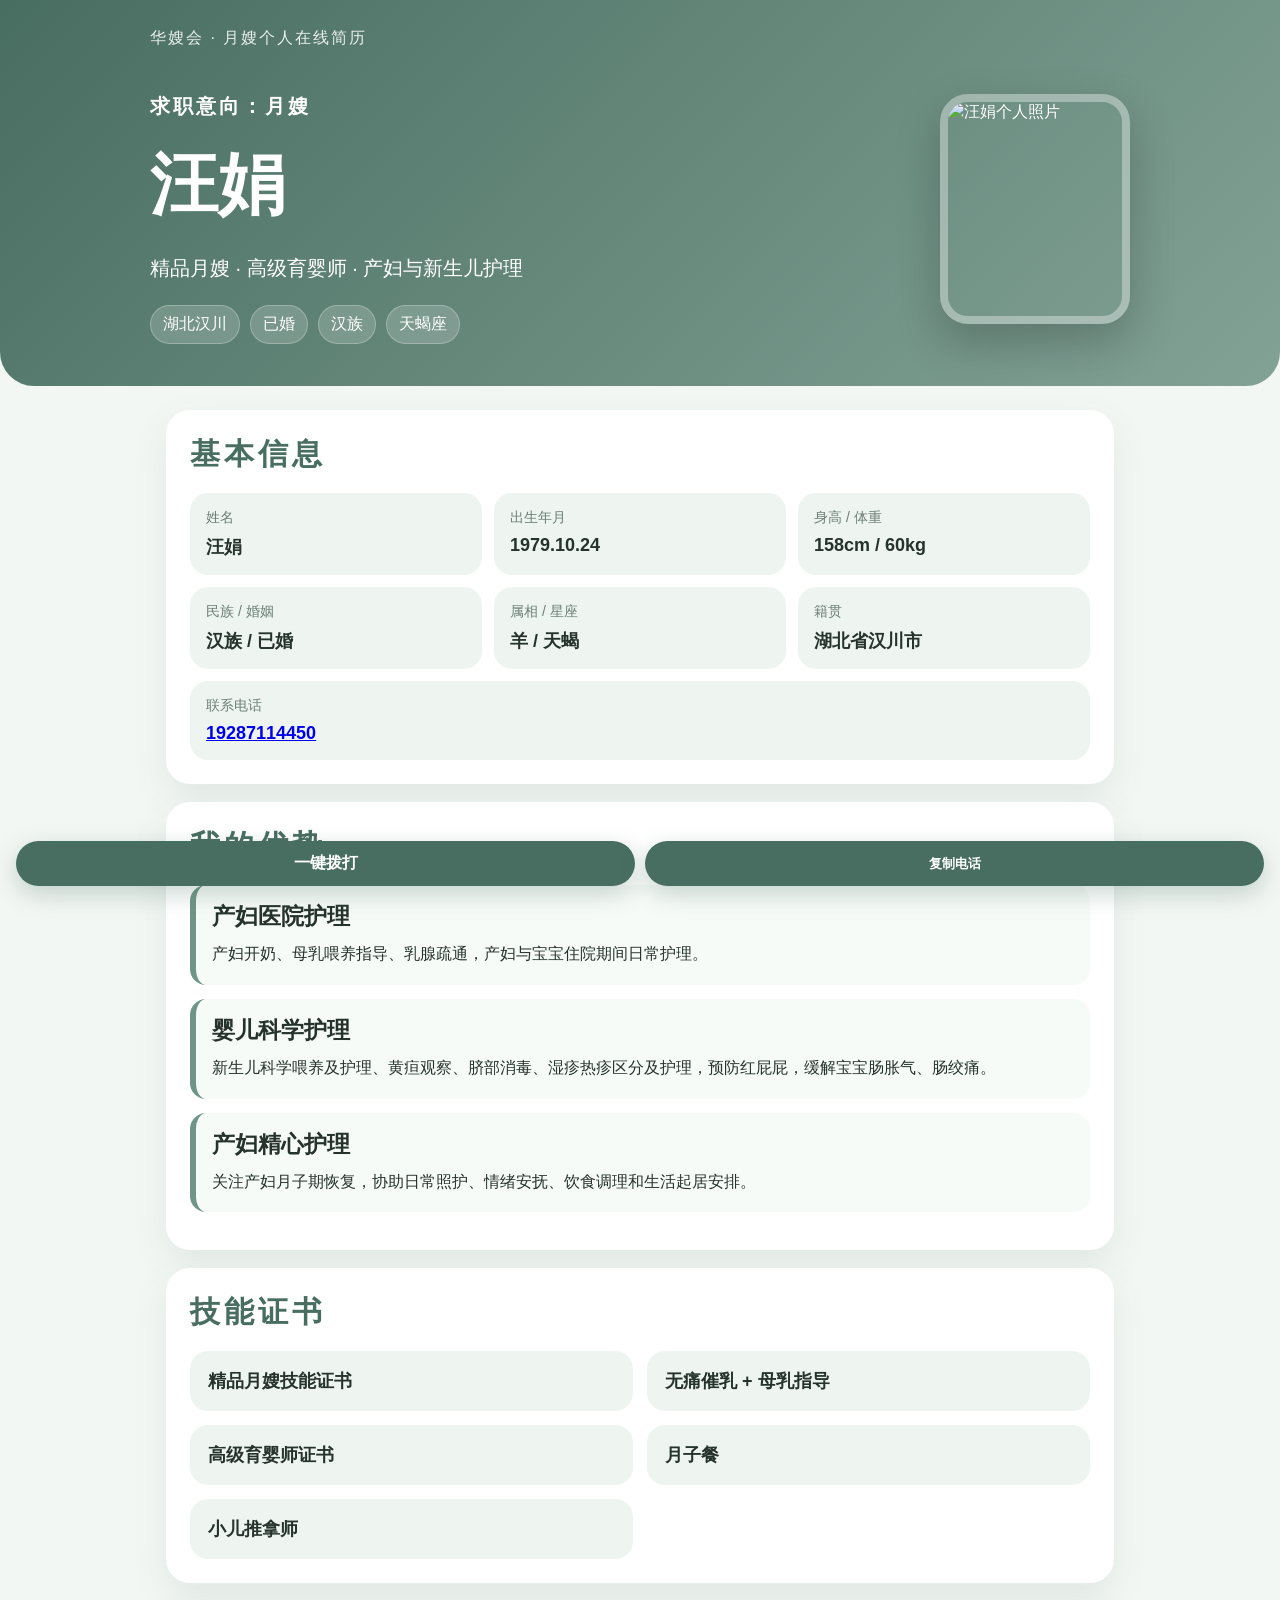
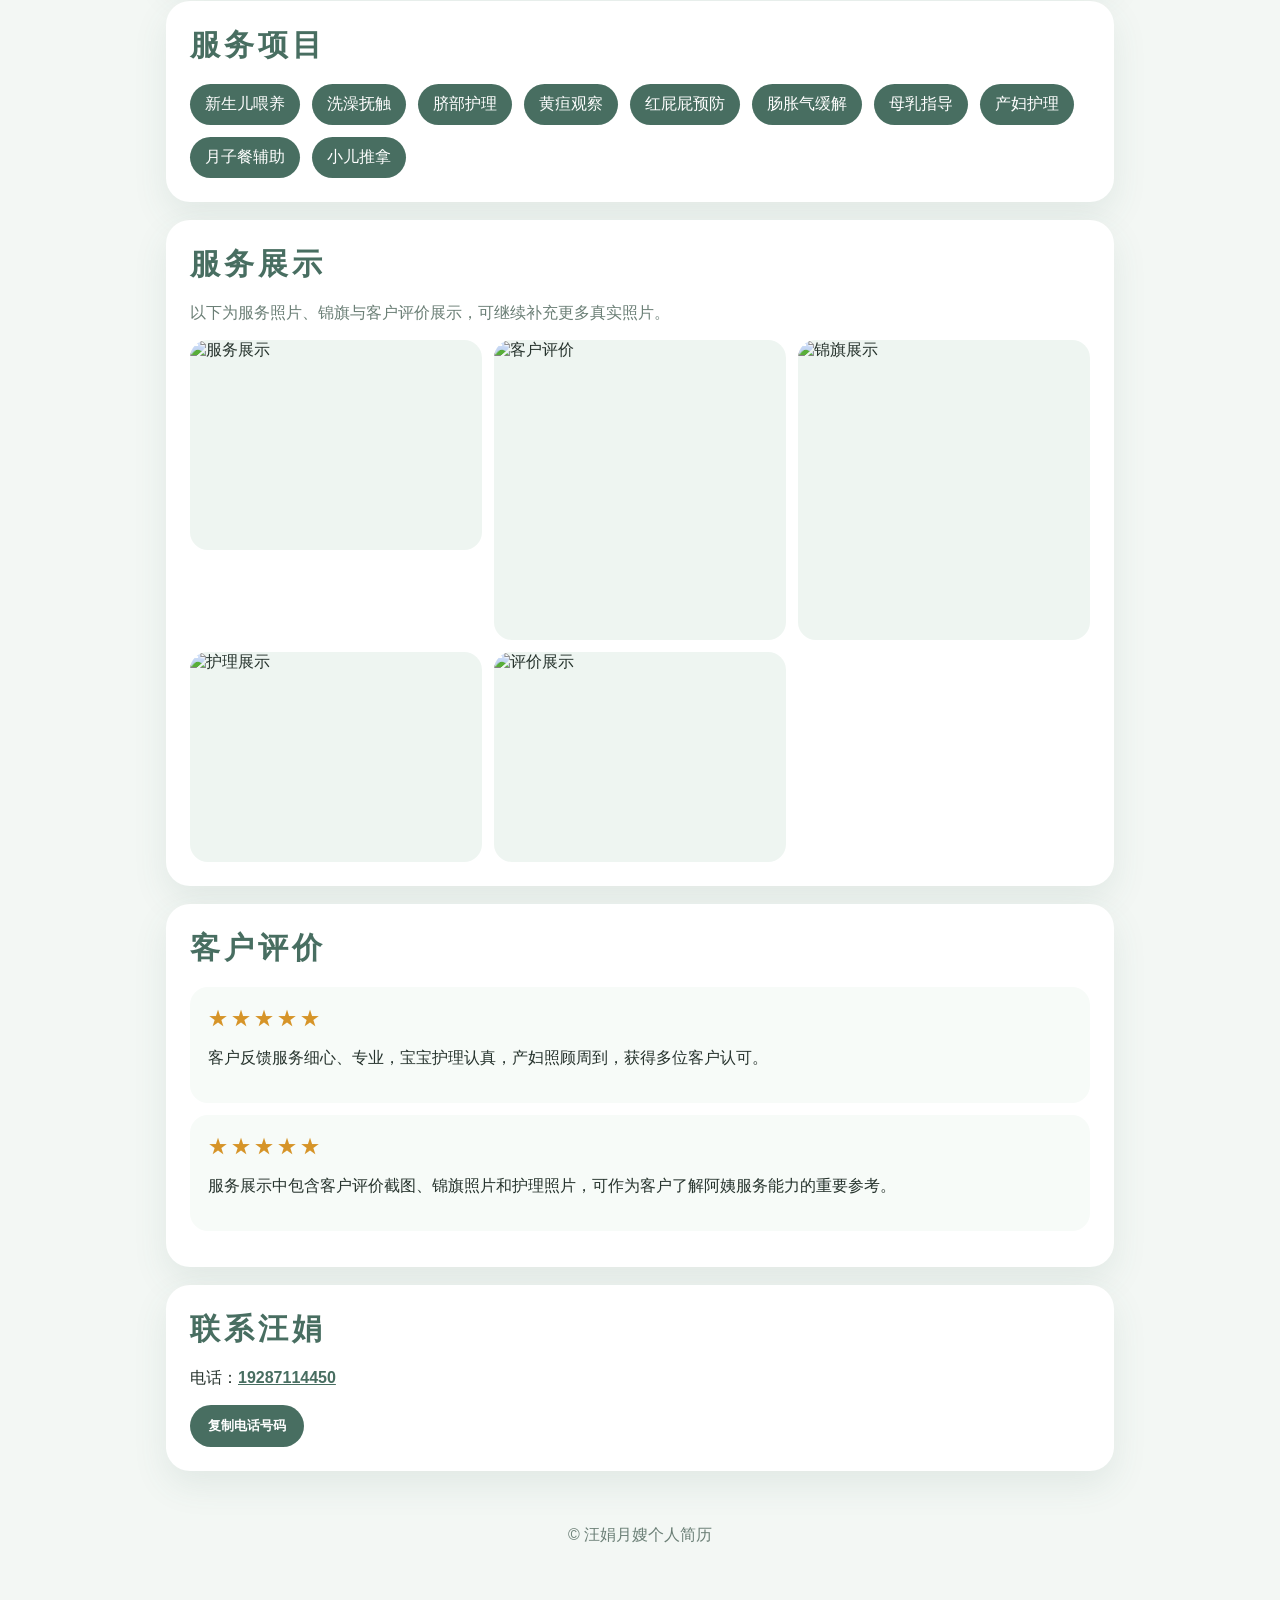
==== index.html @ 9555bf5b "Add files via upload" ====
<!doctype html>
<html lang="zh-CN">
<head>
  <meta charset="utf-8" />
  <meta name="viewport" content="width=device-width,initial-scale=1" />
  <title>汪娟｜高级月嫂个人简历</title>
  <meta name="description" content="汪娟月嫂个人在线简历，展示个人信息、技能证书、服务优势、服务展示和联系方式。" />
  <link rel="stylesheet" href="style.css" />
</head>
<body>
  <div class="float-bar">
    <a href="tel:19287114450">一键拨打</a>
    <button onclick="copyText('19287114450','电话')">复制电话</button>
  </div>

  <header class="hero">
    <div class="topline">华嫂会 · 月嫂个人在线简历</div>
    <div class="hero-inner">
      <div>
        <p class="eyebrow">求职意向：月嫂</p>
        <h1>汪娟</h1>
        <p class="subtitle">精品月嫂 · 高级育婴师 · 产妇与新生儿护理</p>
        <div class="tags">
          <span>湖北汉川</span><span>已婚</span><span>汉族</span><span>天蝎座</span>
        </div>
      </div>
      <img class="portrait" src="assets/work-1.jpg" alt="汪娟个人照片">
    </div>
  </header>

  <main>
    <section class="section summary">
      <h2>基本信息</h2>
      <div class="grid">
        <div class="info"><span>姓名</span><strong>汪娟</strong></div>
        <div class="info"><span>出生年月</span><strong>1979.10.24</strong></div>
        <div class="info"><span>身高 / 体重</span><strong>158cm / 60kg</strong></div>
        <div class="info"><span>民族 / 婚姻</span><strong>汉族 / 已婚</strong></div>
        <div class="info"><span>属相 / 星座</span><strong>羊 / 天蝎</strong></div>
        <div class="info"><span>籍贯</span><strong>湖北省汉川市</strong></div>
        <div class="info wide"><span>联系电话</span><strong><a href="tel:19287114450">19287114450</a></strong></div>
      </div>
    </section>

    <section class="section">
      <h2>我的优势</h2>
      <div class="advantage">
        <h3>产妇医院护理</h3>
        <p>产妇开奶、母乳喂养指导、乳腺疏通，产妇与宝宝住院期间日常护理。</p>
      </div>
      <div class="advantage">
        <h3>婴儿科学护理</h3>
        <p>新生儿科学喂养及护理、黄疸观察、脐部消毒、湿疹热疹区分及护理，预防红屁屁，缓解宝宝肠胀气、肠绞痛。</p>
      </div>
      <div class="advantage">
        <h3>产妇精心护理</h3>
        <p>关注产妇月子期恢复，协助日常照护、情绪安抚、饮食调理和生活起居安排。</p>
      </div>
    </section>

    <section class="section">
      <h2>技能证书</h2>
      <div class="cards">
        <div class="card">精品月嫂技能证书</div>
        <div class="card">无痛催乳 + 母乳指导</div>
        <div class="card">高级育婴师证书</div>
        <div class="card">月子餐</div>
        <div class="card">小儿推拿师</div>
      </div>
    </section>

    <section class="section">
      <h2>服务项目</h2>
      <div class="service-list">
        <span>新生儿喂养</span><span>洗澡抚触</span><span>脐部护理</span><span>黄疸观察</span>
        <span>红屁屁预防</span><span>肠胀气缓解</span><span>母乳指导</span><span>产妇护理</span>
        <span>月子餐辅助</span><span>小儿推拿</span>
      </div>
    </section>

    <section class="section">
      <h2>服务展示</h2>
      <p class="muted">以下为服务照片、锦旗与客户评价展示，可继续补充更多真实照片。</p>
      <div class="gallery">
        <img src="assets/work-2.jpg" alt="服务展示">
        <img src="assets/work-3.jpg" alt="客户评价">
        <img src="assets/work-4.jpg" alt="锦旗展示">
        <img src="assets/work-5.jpg" alt="护理展示">
        <img src="assets/work-6.jpg" alt="评价展示">
      </div>
    </section>

    <section class="section reviews">
      <h2>客户评价</h2>
      <div class="review">
        <div class="stars">★★★★★</div>
        <p>客户反馈服务细心、专业，宝宝护理认真，产妇照顾周到，获得多位客户认可。</p>
      </div>
      <div class="review">
        <div class="stars">★★★★★</div>
        <p>服务展示中包含客户评价截图、锦旗照片和护理照片，可作为客户了解阿姨服务能力的重要参考。</p>
      </div>
    </section>

    <section class="section contact">
      <h2>联系汪娟</h2>
      <p>电话：<a href="tel:19287114450">19287114450</a></p>
      <button onclick="copyText('19287114450','电话')">复制电话号码</button>
    </section>
  </main>

  <footer>© 汪娟月嫂个人简历</footer>
  <script src="script.js"></script>
</body>
</html>
---- style.css ----
*{box-sizing:border-box}body{margin:0;font-family:-apple-system,BlinkMacSystemFont,"PingFang SC","Microsoft YaHei",Arial,sans-serif;background:#f3f7f4;color:#26332d}.hero{background:linear-gradient(135deg,#486e61,#83a296);color:#fff;padding:28px 18px 42px;border-radius:0 0 34px 34px}.topline{max-width:980px;margin:auto;opacity:.88;letter-spacing:2px}.hero-inner{max-width:980px;margin:24px auto 0;display:flex;align-items:center;justify-content:space-between;gap:24px}.eyebrow{font-size:20px;font-weight:700;letter-spacing:3px}.hero h1{font-size:68px;margin:8px 0}.subtitle{font-size:20px;line-height:1.7}.tags{display:flex;flex-wrap:wrap;gap:10px;margin-top:18px}.tags span{background:rgba(255,255,255,.18);border:1px solid rgba(255,255,255,.25);padding:8px 12px;border-radius:999px}.portrait{width:190px;height:230px;object-fit:cover;border-radius:28px;border:8px solid rgba(255,255,255,.35);box-shadow:0 18px 45px rgba(0,0,0,.22)}main{max-width:980px;margin:24px auto;padding:0 16px}.section{background:#fff;border-radius:24px;padding:24px;margin:18px 0;box-shadow:0 14px 35px rgba(72,110,97,.10)}h2{margin:0 0 18px;color:#486e61;font-size:30px;letter-spacing:4px}.grid{display:grid;grid-template-columns:repeat(3,1fr);gap:12px}.info{background:#eef5f1;border-radius:18px;padding:16px}.info span{display:block;color:#6b7f76;font-size:14px}.info strong{display:block;margin-top:8px;font-size:18px}.wide{grid-column:span 3}.advantage{border-left:6px solid #6f9588;background:#f7fbf8;border-radius:16px;padding:16px;margin:14px 0}.advantage h3{margin:0 0 8px;font-size:23px}.advantage p{margin:0;line-height:1.8}.cards{display:grid;grid-template-columns:repeat(2,1fr);gap:14px}.card{background:#eef5f1;border-radius:18px;padding:18px;font-size:18px;font-weight:800}.service-list{display:flex;flex-wrap:wrap;gap:12px}.service-list span{background:#486e61;color:#fff;border-radius:999px;padding:10px 15px}.muted{color:#6b7f76}.gallery{display:grid;grid-template-columns:repeat(3,1fr);gap:12px}.gallery img{width:100%;height:210px;object-fit:cover;border-radius:18px;background:#eef5f1;cursor:pointer}.gallery img:nth-child(2),.gallery img:nth-child(3){height:300px}.review{background:#f7fbf8;border-radius:18px;padding:18px;margin:12px 0}.stars{color:#d69428;letter-spacing:3px;font-size:20px}.contact a{color:#486e61;font-weight:900}.contact button,.float-bar button,.float-bar a{border:0;border-radius:999px;background:#486e61;color:#fff;padding:12px 18px;text-decoration:none;font-weight:800}.float-bar{position:fixed;left:16px;right:16px;bottom:14px;display:flex;gap:10px;z-index:9}.float-bar a,.float-bar button{flex:1;text-align:center;box-shadow:0 8px 24px rgba(72,110,97,.28)}footer{text-align:center;color:#6b7f76;padding:30px 0 90px}.poster-body{min-height:100vh;background:#496f62;display:grid;place-items:center}.poster{width:min(430px,94vw);background:linear-gradient(160deg,#446b5f,#86a79a);color:#fff;border-radius:30px;padding:26px;box-shadow:0 30px 90px rgba(0,0,0,.25)}.poster-logo{font-size:30px;letter-spacing:8px}.poster h1{font-size:54px;margin:30px 0 24px}.poster-card{background:#edf5f1;color:#26332d;border-radius:24px;padding:18px}.poster-card img{width:112px;height:112px;object-fit:cover;border-radius:50%;display:block;margin:-58px 0 8px auto;border:8px solid #6f9588}.poster-card li{font-size:18px;margin:13px 0}.poster-bottom{display:flex;align-items:center;justify-content:space-between;gap:16px;margin-top:24px}.scan-text{font-size:31px;font-weight:900;line-height:1.35;text-shadow:0 4px 0 rgba(0,0,0,.16)}.poster-bottom img{width:145px;background:#fff;border-radius:12px;padding:8px}@media(max-width:720px){.hero-inner{display:block}.portrait{margin-top:18px;width:150px;height:185px}.hero h1{font-size:52px}.grid,.cards,.gallery{grid-template-columns:1fr}.wide{grid-column:span 1}.gallery img,.gallery img:nth-child(2),.gallery img:nth-child(3){height:auto}.poster h1{font-size:46px}.scan-text{font-size:26px}}
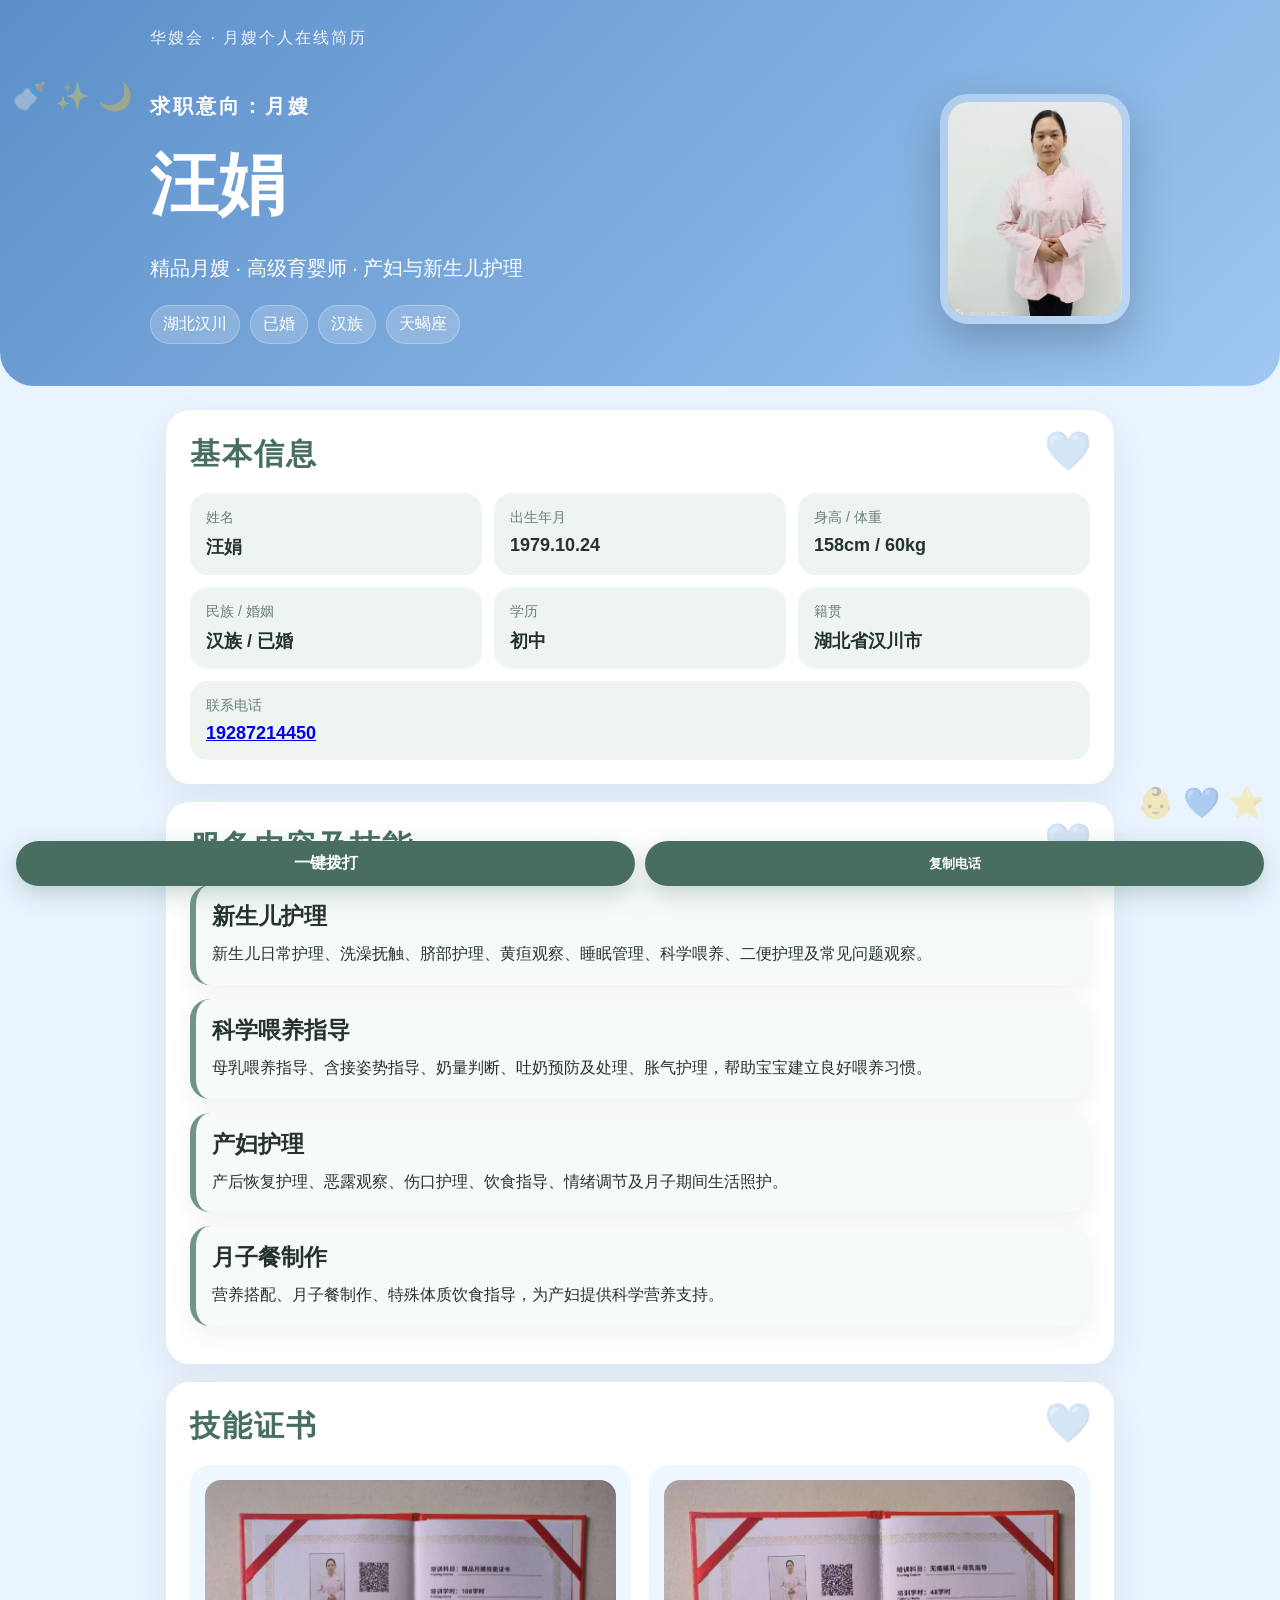
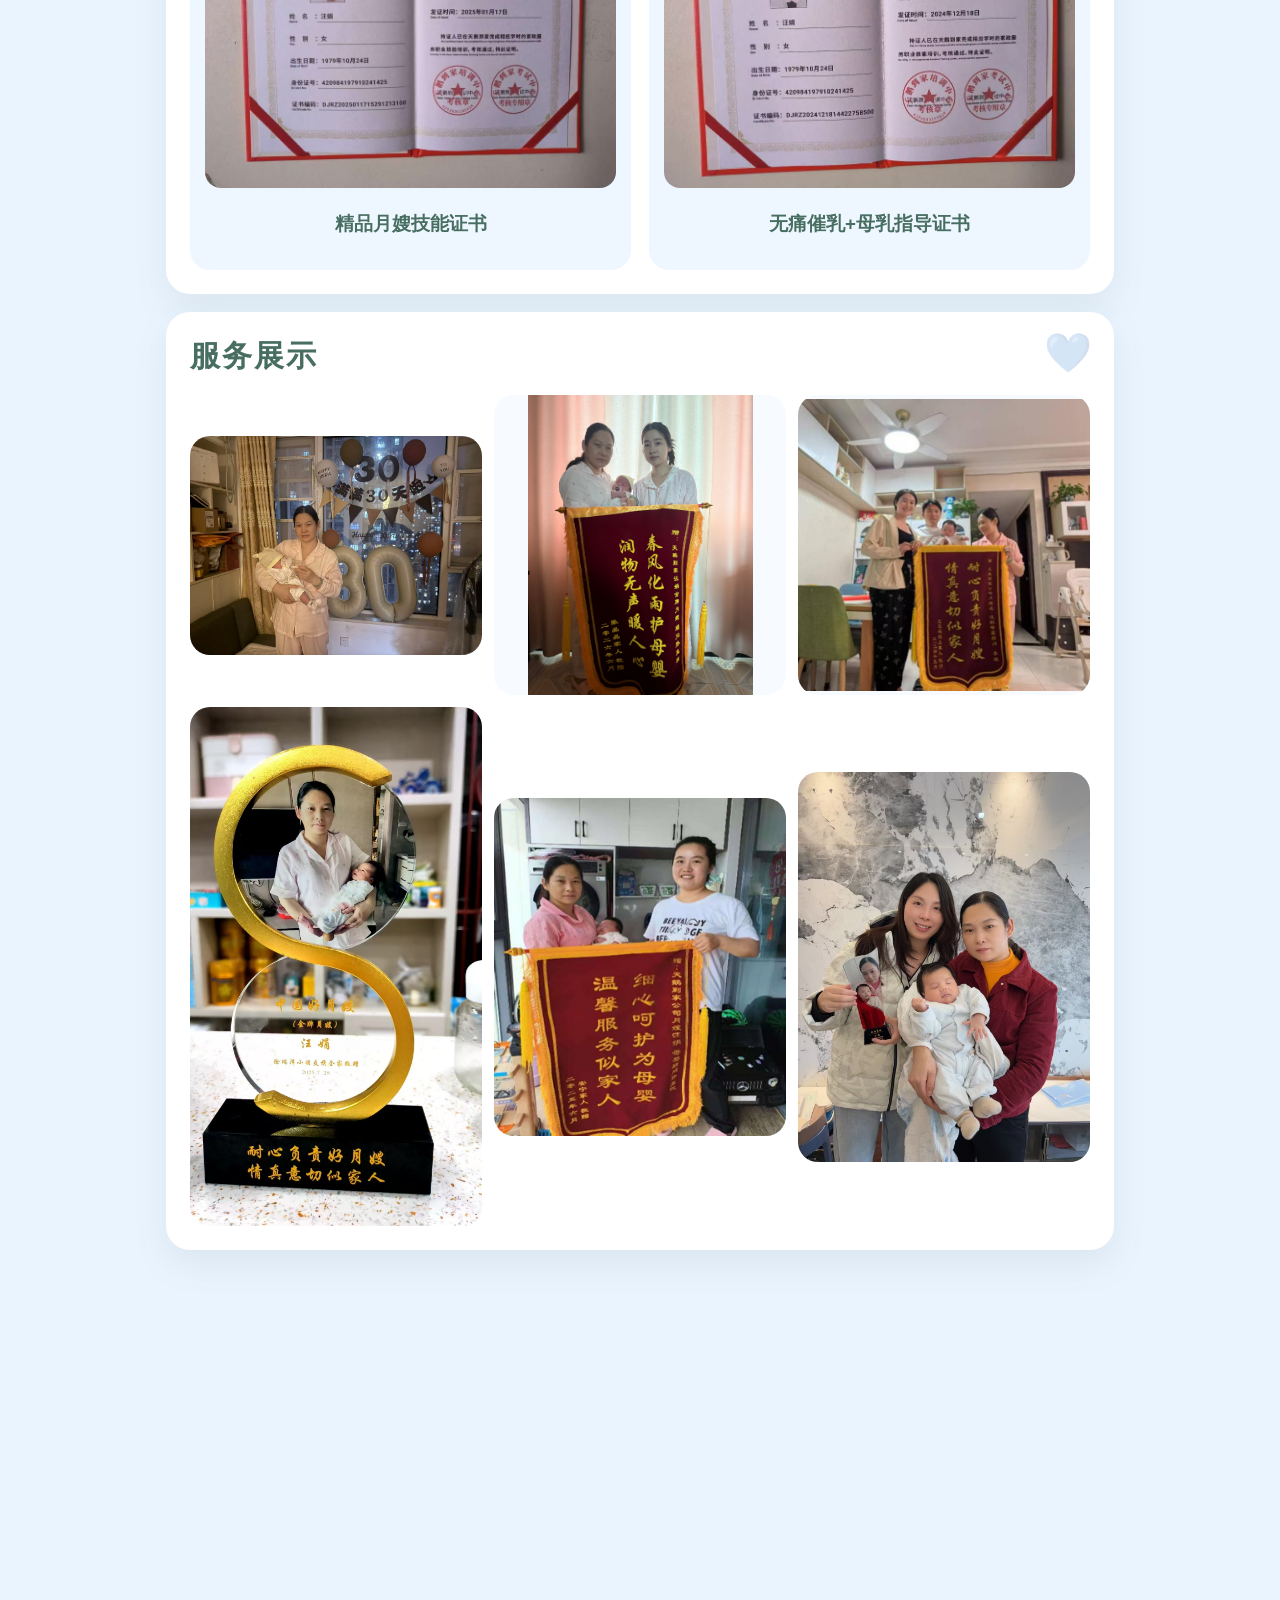
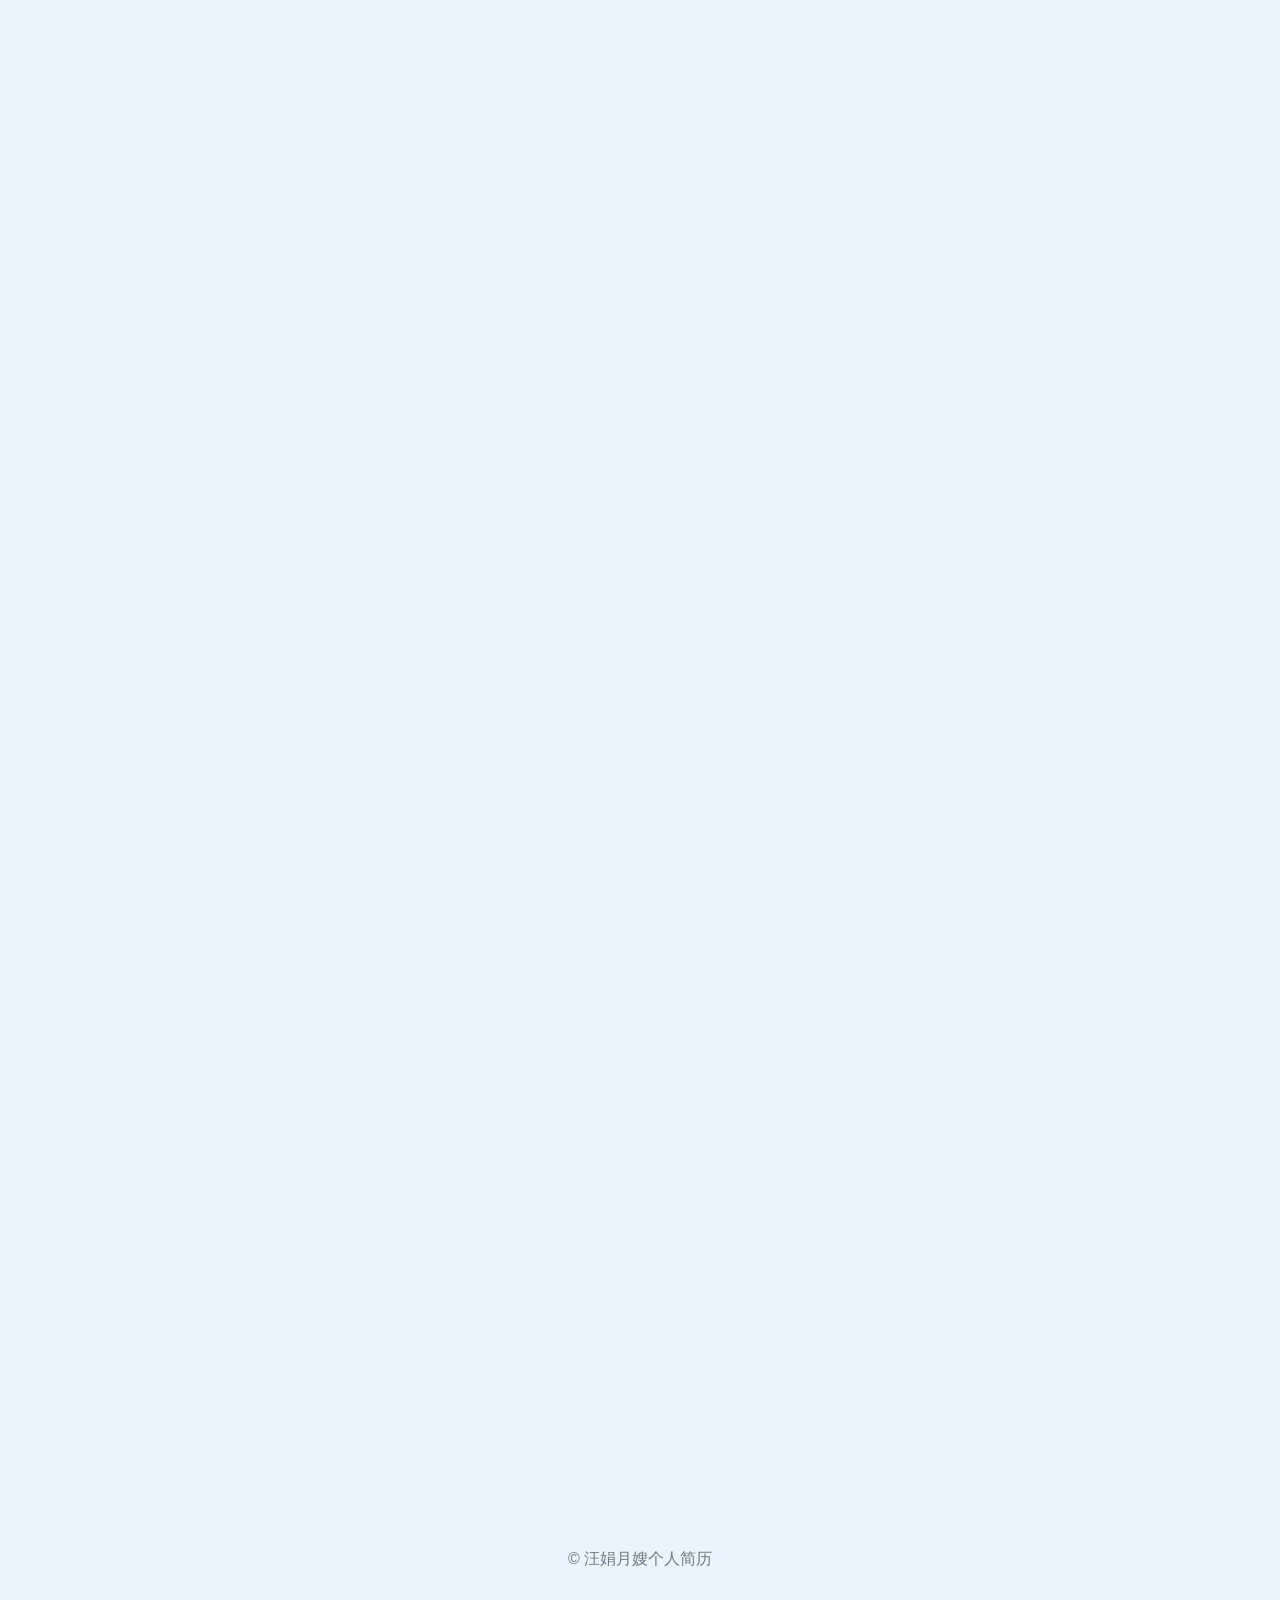
==== commit 1ace0036: "Add files via upload" ====
--- a/index.html
+++ b/index.html
@@ -9,8 +9,8 @@
 </head>
 <body>
   <div class="float-bar">
-    <a href="tel:19287114450">一键拨打</a>
-    <button onclick="copyText('19287114450','电话')">复制电话</button>
+    <a href="tel:19287214450">一键拨打</a>
+    <button onclick="copyText('19287214450','电话')">复制电话</button>
   </div>
 
   <header class="hero">
@@ -36,76 +36,99 @@
         <div class="info"><span>出生年月</span><strong>1979.10.24</strong></div>
         <div class="info"><span>身高 / 体重</span><strong>158cm / 60kg</strong></div>
         <div class="info"><span>民族 / 婚姻</span><strong>汉族 / 已婚</strong></div>
-        <div class="info"><span>属相 / 星座</span><strong>羊 / 天蝎</strong></div>
+<div class="info"><span>学历</span><strong>初中</strong></div>
+
         <div class="info"><span>籍贯</span><strong>湖北省汉川市</strong></div>
-        <div class="info wide"><span>联系电话</span><strong><a href="tel:19287114450">19287114450</a></strong></div>
+        <div class="info wide"><span>联系电话</span><strong><a href="tel:19287214450">19287214450</a></strong></div>
       </div>
     </section>
 
     <section class="section">
-      <h2>我的优势</h2>
+      <h2>服务内容及技能</h2>
       <div class="advantage">
-        <h3>产妇医院护理</h3>
-        <p>产妇开奶、母乳喂养指导、乳腺疏通，产妇与宝宝住院期间日常护理。</p>
+        <h3>新生儿护理</h3>
+        <p>新生儿日常护理、洗澡抚触、脐部护理、黄疸观察、睡眠管理、科学喂养、二便护理及常见问题观察。</p>
       </div>
       <div class="advantage">
-        <h3>婴儿科学护理</h3>
-        <p>新生儿科学喂养及护理、黄疸观察、脐部消毒、湿疹热疹区分及护理，预防红屁屁，缓解宝宝肠胀气、肠绞痛。</p>
+        <h3>科学喂养指导</h3>
+        <p>母乳喂养指导、含接姿势指导、奶量判断、吐奶预防及处理、胀气护理，帮助宝宝建立良好喂养习惯。</p>
       </div>
       <div class="advantage">
-        <h3>产妇精心护理</h3>
-        <p>关注产妇月子期恢复，协助日常照护、情绪安抚、饮食调理和生活起居安排。</p>
+        <h3>产妇护理</h3>
+        <p>产后恢复护理、恶露观察、伤口护理、饮食指导、情绪调节及月子期间生活照护。</p>
+      </div>
+      <div class="advantage">
+        <h3>月子餐制作</h3>
+        <p>营养搭配、月子餐制作、特殊体质饮食指导，为产妇提供科学营养支持。</p>
       </div>
     </section>
 
     <section class="section">
       <h2>技能证书</h2>
-      <div class="cards">
-        <div class="card">精品月嫂技能证书</div>
-        <div class="card">无痛催乳 + 母乳指导</div>
-        <div class="card">高级育婴师证书</div>
-        <div class="card">月子餐</div>
-        <div class="card">小儿推拿师</div>
-      </div>
-    </section>
-
-    <section class="section">
-      <h2>服务项目</h2>
-      <div class="service-list">
-        <span>新生儿喂养</span><span>洗澡抚触</span><span>脐部护理</span><span>黄疸观察</span>
-        <span>红屁屁预防</span><span>肠胀气缓解</span><span>母乳指导</span><span>产妇护理</span>
-        <span>月子餐辅助</span><span>小儿推拿</span>
+      <div class="certificate-gallery">
+        <div class="certificate-item">
+          <img src="assets/certificate-jingpin.jpg">
+          <h3>精品月嫂技能证书</h3>
+        </div>
+        <div class="certificate-item">
+          <img src="assets/certificate-cuihu.jpg">
+          <h3>无痛催乳+母乳指导证书</h3>
+        </div>
       </div>
     </section>
 
     <section class="section">
       <h2>服务展示</h2>
-      <p class="muted">以下为服务照片、锦旗与客户评价展示，可继续补充更多真实照片。</p>
       <div class="gallery">
-        <img src="assets/work-2.jpg" alt="服务展示">
-        <img src="assets/work-3.jpg" alt="客户评价">
-        <img src="assets/work-4.jpg" alt="锦旗展示">
-        <img src="assets/work-5.jpg" alt="护理展示">
-        <img src="assets/work-6.jpg" alt="评价展示">
+        <img src="assets/service-1.jpg">
+        <img src="assets/service-2.jpg">
+        <img src="assets/service-3.png">
+        <img src="assets/service-4.jpg">
+        <img src="assets/service-5.png">
+        <img src="assets/service-6.jpg">
+      </div>
+    </section>
+
+    <section class="section meal-show">
+      <h2>月子餐展示</h2>
+      <p class="section-desc">科学搭配营养月子餐，根据产妇身体情况调整饮食方案，让妈妈安心恢复。</p>
+      <div class="gallery meal-gallery">
+        <img src="assets/meal-1.jpg">
+        <img src="assets/meal-2.jpg">
+        <img src="assets/meal-3.jpg">
+        <img src="assets/meal-4.jpg">
+        <img src="assets/meal-5.jpg">
       </div>
     </section>
 
     <section class="section reviews">
       <h2>客户评价</h2>
+      <div class="gallery">
+        <img src="assets/review-1.jpg">
+        <img src="assets/review-2.jpg">
+        <img src="assets/review-3.jpg">
+        <img src="assets/review-4.jpg">
+        <img src="assets/review-5.jpg">
+        <img src="assets/review-6.jpg">
+      </div>
+    </section>
+
+
+    <section class="section promise">
+      <h2>爱的承诺</h2>
       <div class="review">
-        <div class="stars">★★★★★</div>
-        <p>客户反馈服务细心、专业，宝宝护理认真，产妇照顾周到，获得多位客户认可。</p>
-      </div>
-      <div class="review">
-        <div class="stars">★★★★★</div>
-        <p>服务展示中包含客户评价截图、锦旗照片和护理照片，可作为客户了解阿姨服务能力的重要参考。</p>
+        <p>
+          用爱心呵护每一个宝宝，用责任陪伴每一位妈妈。
+          认真做好每一次护理，用专业、耐心和细心服务每一个家庭。
+          尊重生命，珍惜信任，让宝宝健康成长，让妈妈安心度过月子时光。
+        </p>
       </div>
     </section>
 
     <section class="section contact">
       <h2>联系汪娟</h2>
-      <p>电话：<a href="tel:19287114450">19287114450</a></p>
-      <button onclick="copyText('19287114450','电话')">复制电话号码</button>
+      <p>电话：<a href="tel:19287214450">19287214450</a></p>
+      <button onclick="copyText('19287214450','电话')">复制电话号码</button>
     </section>
   </main>
 
--- a/style.css
+++ b/style.css
@@ -1 +1,128 @@
-*{box-sizing:border-box}body{margin:0;font-family:-apple-system,BlinkMacSystemFont,"PingFang SC","Microsoft YaHei",Arial,sans-serif;background:#f3f7f4;color:#26332d}.hero{background:linear-gradient(135deg,#486e61,#83a296);color:#fff;padding:28px 18px 42px;border-radius:0 0 34px 34px}.topline{max-width:980px;margin:auto;opacity:.88;letter-spacing:2px}.hero-inner{max-width:980px;margin:24px auto 0;display:flex;align-items:center;justify-content:space-between;gap:24px}.eyebrow{font-size:20px;font-weight:700;letter-spacing:3px}.hero h1{font-size:68px;margin:8px 0}.subtitle{font-size:20px;line-height:1.7}.tags{display:flex;flex-wrap:wrap;gap:10px;margin-top:18px}.tags span{background:rgba(255,255,255,.18);border:1px solid rgba(255,255,255,.25);padding:8px 12px;border-radius:999px}.portrait{width:190px;height:230px;object-fit:cover;border-radius:28px;border:8px solid rgba(255,255,255,.35);box-shadow:0 18px 45px rgba(0,0,0,.22)}main{max-width:980px;margin:24px auto;padding:0 16px}.section{background:#fff;border-radius:24px;padding:24px;margin:18px 0;box-shadow:0 14px 35px rgba(72,110,97,.10)}h2{margin:0 0 18px;color:#486e61;font-size:30px;letter-spacing:4px}.grid{display:grid;grid-template-columns:repeat(3,1fr);gap:12px}.info{background:#eef5f1;border-radius:18px;padding:16px}.info span{display:block;color:#6b7f76;font-size:14px}.info strong{display:block;margin-top:8px;font-size:18px}.wide{grid-column:span 3}.advantage{border-left:6px solid #6f9588;background:#f7fbf8;border-radius:16px;padding:16px;margin:14px 0}.advantage h3{margin:0 0 8px;font-size:23px}.advantage p{margin:0;line-height:1.8}.cards{display:grid;grid-template-columns:repeat(2,1fr);gap:14px}.card{background:#eef5f1;border-radius:18px;padding:18px;font-size:18px;font-weight:800}.service-list{display:flex;flex-wrap:wrap;gap:12px}.service-list span{background:#486e61;color:#fff;border-radius:999px;padding:10px 15px}.muted{color:#6b7f76}.gallery{display:grid;grid-template-columns:repeat(3,1fr);gap:12px}.gallery img{width:100%;height:210px;object-fit:cover;border-radius:18px;background:#eef5f1;cursor:pointer}.gallery img:nth-child(2),.gallery img:nth-child(3){height:300px}.review{background:#f7fbf8;border-radius:18px;padding:18px;margin:12px 0}.stars{color:#d69428;letter-spacing:3px;font-size:20px}.contact a{color:#486e61;font-weight:900}.contact button,.float-bar button,.float-bar a{border:0;border-radius:999px;background:#486e61;color:#fff;padding:12px 18px;text-decoration:none;font-weight:800}.float-bar{position:fixed;left:16px;right:16px;bottom:14px;display:flex;gap:10px;z-index:9}.float-bar a,.float-bar button{flex:1;text-align:center;box-shadow:0 8px 24px rgba(72,110,97,.28)}footer{text-align:center;color:#6b7f76;padding:30px 0 90px}.poster-body{min-height:100vh;background:#496f62;display:grid;place-items:center}.poster{width:min(430px,94vw);background:linear-gradient(160deg,#446b5f,#86a79a);color:#fff;border-radius:30px;padding:26px;box-shadow:0 30px 90px rgba(0,0,0,.25)}.poster-logo{font-size:30px;letter-spacing:8px}.poster h1{font-size:54px;margin:30px 0 24px}.poster-card{background:#edf5f1;color:#26332d;border-radius:24px;padding:18px}.poster-card img{width:112px;height:112px;object-fit:cover;border-radius:50%;display:block;margin:-58px 0 8px auto;border:8px solid #6f9588}.poster-card li{font-size:18px;margin:13px 0}.poster-bottom{display:flex;align-items:center;justify-content:space-between;gap:16px;margin-top:24px}.scan-text{font-size:31px;font-weight:900;line-height:1.35;text-shadow:0 4px 0 rgba(0,0,0,.16)}.poster-bottom img{width:145px;background:#fff;border-radius:12px;padding:8px}@media(max-width:720px){.hero-inner{display:block}.portrait{margin-top:18px;width:150px;height:185px}.hero h1{font-size:52px}.grid,.cards,.gallery{grid-template-columns:1fr}.wide{grid-column:span 1}.gallery img,.gallery img:nth-child(2),.gallery img:nth-child(3){height:auto}.poster h1{font-size:46px}.scan-text{font-size:26px}}+*{box-sizing:border-box}body{margin:0;font-family:-apple-system,BlinkMacSystemFont,"PingFang SC","Microsoft YaHei",Arial,sans-serif;background:#eaf4ff;color:#26332d}.hero{background:linear-gradient(135deg,#5c8fc9,#9ec7f2);color:#fff;padding:28px 18px 42px;border-radius:0 0 34px 34px}.topline{max-width:980px;margin:auto;opacity:.88;letter-spacing:2px}.hero-inner{max-width:980px;margin:24px auto 0;display:flex;align-items:center;justify-content:space-between;gap:24px}.eyebrow{font-size:20px;font-weight:700;letter-spacing:3px}.hero h1{font-size:68px;margin:8px 0}.subtitle{font-size:20px;line-height:1.7}.tags{display:flex;flex-wrap:wrap;gap:10px;margin-top:18px}.tags span{background:rgba(255,255,255,.18);border:1px solid rgba(255,255,255,.25);padding:8px 12px;border-radius:999px}.portrait{width:190px;height:230px;object-fit:cover;border-radius:28px;border:8px solid rgba(255,255,255,.35);box-shadow:0 18px 45px rgba(0,0,0,.22)}main{max-width:980px;margin:24px auto;padding:0 16px}.section{background:#fff;border-radius:24px;padding:24px;margin:18px 0;box-shadow:0 14px 35px rgba(72,110,97,.10)}h2{margin:0 0 18px;color:#486e61;font-size:30px;letter-spacing:4px}.grid{display:grid;grid-template-columns:repeat(3,1fr);gap:12px}.info{background:#eef5f1;border-radius:18px;padding:16px}.info span{display:block;color:#6b7f76;font-size:14px}.info strong{display:block;margin-top:8px;font-size:18px}.wide{grid-column:span 3}.advantage{border-left:6px solid #6f9588;background:#f7fbf8;border-radius:16px;padding:16px;margin:14px 0}.advantage h3{margin:0 0 8px;font-size:23px}.advantage p{margin:0;line-height:1.8}.cards{display:grid;grid-template-columns:repeat(2,1fr);gap:14px}.card{background:#eef5f1;border-radius:18px;padding:18px;font-size:18px;font-weight:800}.service-list{display:flex;flex-wrap:wrap;gap:12px}.service-list span{background:#486e61;color:#fff;border-radius:999px;padding:10px 15px}.muted{color:#6b7f76}.gallery{display:grid;grid-template-columns:repeat(3,1fr);gap:12px}.gallery img{width:100%;height:210px;object-fit:cover;border-radius:18px;background:#eef5f1;cursor:pointer}.gallery img:nth-child(2),.gallery img:nth-child(3){height:300px}.review{background:#f7fbf8;border-radius:18px;padding:18px;margin:12px 0}.stars{color:#d69428;letter-spacing:3px;font-size:20px}.contact a{color:#486e61;font-weight:900}.contact button,.float-bar button,.float-bar a{border:0;border-radius:999px;background:#486e61;color:#fff;padding:12px 18px;text-decoration:none;font-weight:800}.float-bar{position:fixed;left:16px;right:16px;bottom:14px;display:flex;gap:10px;z-index:9}.float-bar a,.float-bar button{flex:1;text-align:center;box-shadow:0 8px 24px rgba(72,110,97,.28)}footer{text-align:center;color:#6b7f76;padding:30px 0 90px}.poster-body{min-height:100vh;background:#496f62;display:grid;place-items:center}.poster{width:min(430px,94vw);background:linear-gradient(160deg,#446b5f,#86a79a);color:#fff;border-radius:30px;padding:26px;box-shadow:0 30px 90px rgba(0,0,0,.25)}.poster-logo{font-size:30px;letter-spacing:8px}.poster h1{font-size:54px;margin:30px 0 24px}.poster-card{background:#edf5f1;color:#26332d;border-radius:24px;padding:18px}.poster-card img{width:112px;height:112px;object-fit:cover;border-radius:50%;display:block;margin:-58px 0 8px auto;border:8px solid #6f9588}.poster-card li{font-size:18px;margin:13px 0}.poster-bottom{display:flex;align-items:center;justify-content:space-between;gap:16px;margin-top:24px}.scan-text{font-size:31px;font-weight:900;line-height:1.35;text-shadow:0 4px 0 rgba(0,0,0,.16)}.poster-bottom img{width:145px;background:#fff;border-radius:12px;padding:8px}@media(max-width:720px){.hero-inner{display:block}.portrait{margin-top:18px;width:150px;height:185px}.hero h1{font-size:52px}.grid,.cards,.gallery{grid-template-columns:1fr}.wide{grid-column:span 1}.gallery img,.gallery img:nth-child(2),.gallery img:nth-child(3){height:auto}.poster h1{font-size:46px}.scan-text{font-size:26px}}
+/* V4优化 */
+.section h2{
+  letter-spacing:2px;
+}
+.advantage,.review,.card{
+  border-radius:20px;
+  box-shadow:0 8px 25px rgba(0,0,0,.06);
+}
+.promise .review{
+  background:linear-gradient(135deg,#fff7ed,#fff);
+  border-left:5px solid #d4a574;
+  font-size:18px;
+  line-height:2;
+}
+
+.certificate-list{display:grid;gap:20px}.certificate-card{background:#fff;border-radius:22px;padding:18px;text-align:center;box-shadow:0 10px 30px rgba(60,120,180,.12)}.certificate-card img{width:100%;border-radius:14px}.certificate-card h3{color:#35649a;margin:14px 0 5px;font-size:22px}
+
+.certificate-gallery{display:grid;grid-template-columns:repeat(2,1fr);gap:18px}
+.certificate-item{background:#eef7ff;border-radius:20px;padding:15px;text-align:center}
+.certificate-item img{width:100%;border-radius:16px}
+.certificate-item h3{color:#486e61}
+@media(max-width:720px){.certificate-gallery{grid-template-columns:1fr}}
+
+/* V8.1 修复：客户评价三行两列展示 */
+.reviews .gallery{
+  grid-template-columns:repeat(2,1fr);
+}
+.reviews .gallery img{
+  height:auto;
+  min-height:300px;
+  object-fit:contain;
+  background:#fff;
+}
+@media(max-width:720px){
+  .reviews .gallery{
+    grid-template-columns:1fr;
+  }
+}
+
+
+/* V8.2 图片完整展示优化 */
+.gallery img,
+.certificate-item img,
+.service-gallery img {
+    object-fit: contain !important;
+    object-position: center center !important;
+    background: #f7fbff;
+    width: 100%;
+    height: auto;
+}
+
+.gallery {
+    align-items: center;
+}
+
+.gallery img {
+    border-radius: 20px;
+}
+
+
+/* V8.3 母婴主题装饰 */
+body{
+    position:relative;
+    overflow-x:hidden;
+}
+
+body::before{
+    content:"🍼 ✨ 🌙";
+    position:fixed;
+    top:80px;
+    left:12px;
+    font-size:28px;
+    opacity:.35;
+    z-index:0;
+    pointer-events:none;
+}
+
+body::after{
+    content:"👶 💙 ⭐";
+    position:fixed;
+    bottom:80px;
+    right:15px;
+    font-size:30px;
+    opacity:.3;
+    z-index:0;
+    pointer-events:none;
+}
+
+.section{
+    position:relative;
+    z-index:1;
+}
+
+.section::before{
+    content:"";
+    position:absolute;
+    right:15px;
+    top:10px;
+    width:55px;
+    height:55px;
+    background-image:url("data:image/svg+xml,%3Csvg xmlns='http://www.w3.org/2000/svg' viewBox='0 0 100 100'%3E%3Ctext y='80' font-size='70'%3E💙%3C/text%3E%3C/svg%3E");
+    background-size:contain;
+    background-repeat:no-repeat;
+    opacity:.18;
+}
+
+
+.meal-show {
+  position: relative;
+}
+
+.meal-show::after {
+  content: "🍚 🌸 👶";
+  position: absolute;
+  right: 20px;
+  top: 15px;
+  font-size: 28px;
+}
+
+.meal-gallery img {
+  object-fit: cover;
+}
+
+.section-desc {
+  text-align: center;
+  color: #668;
+}
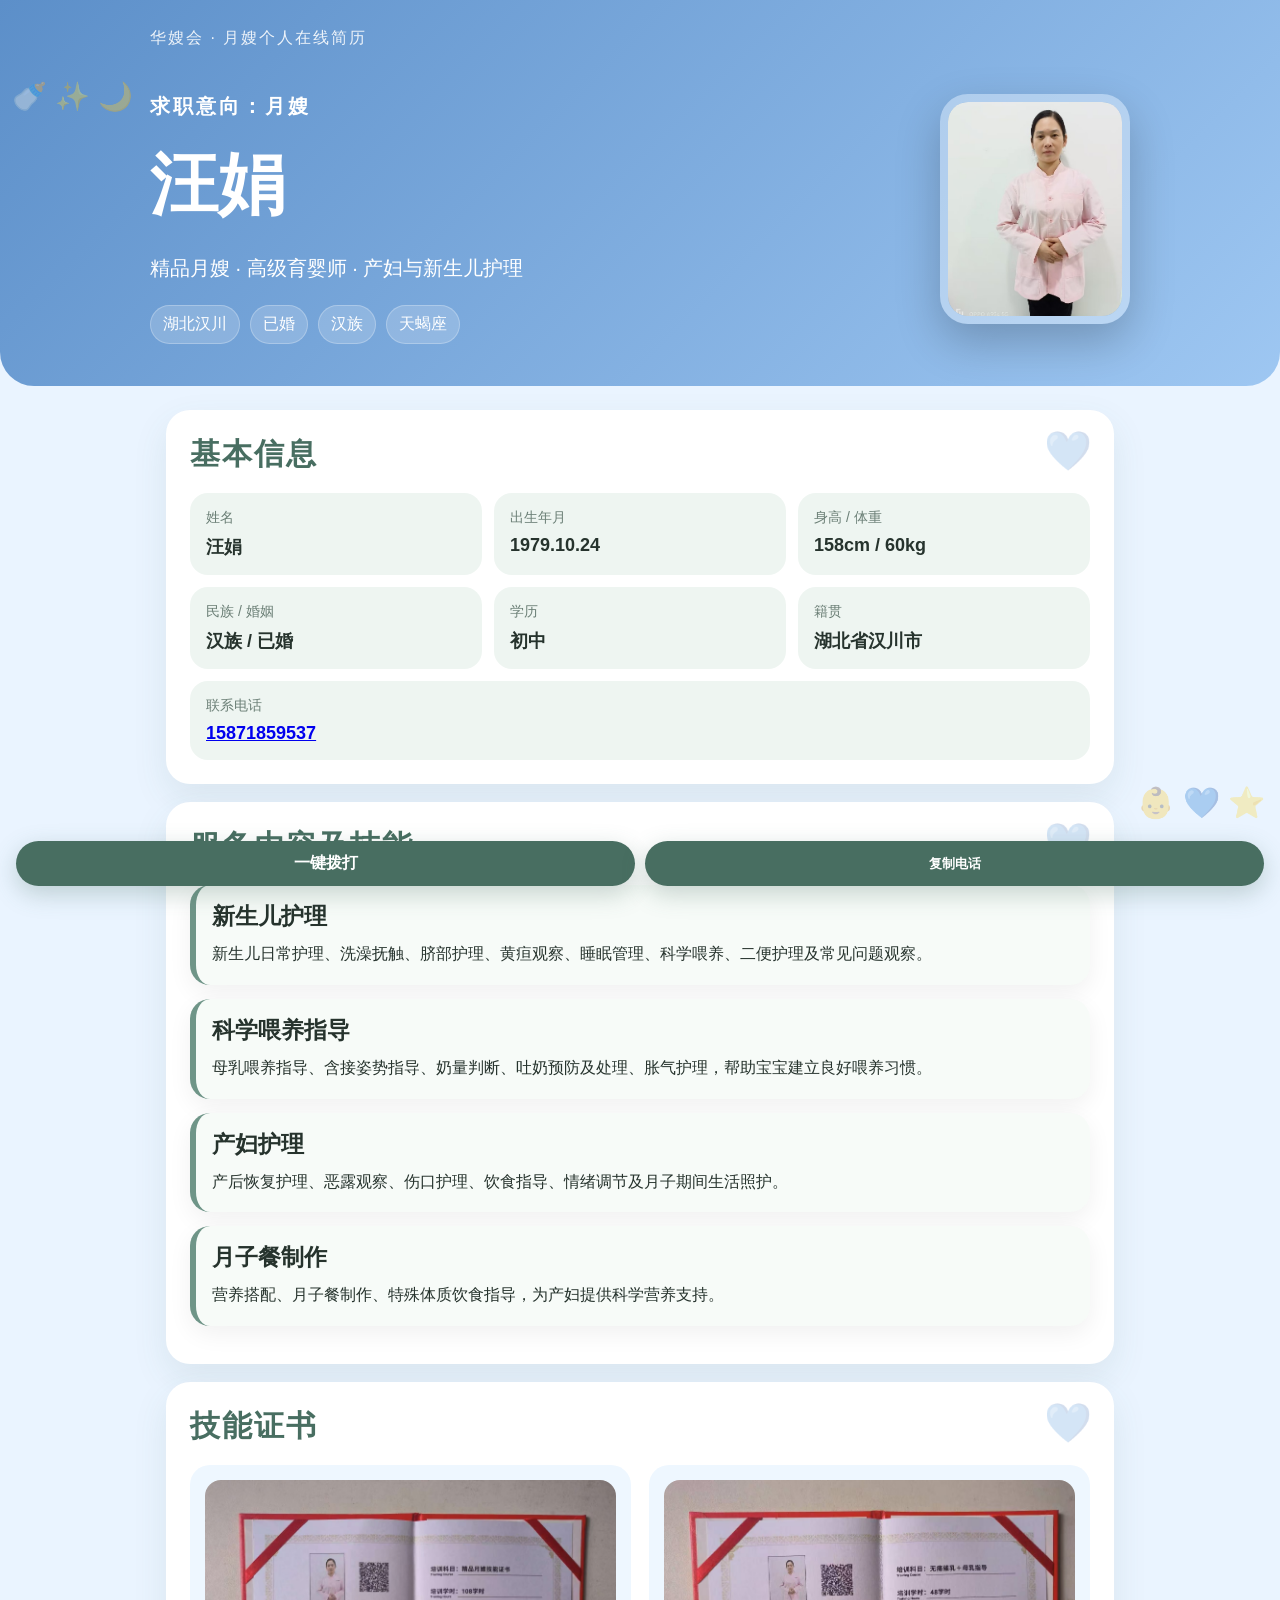
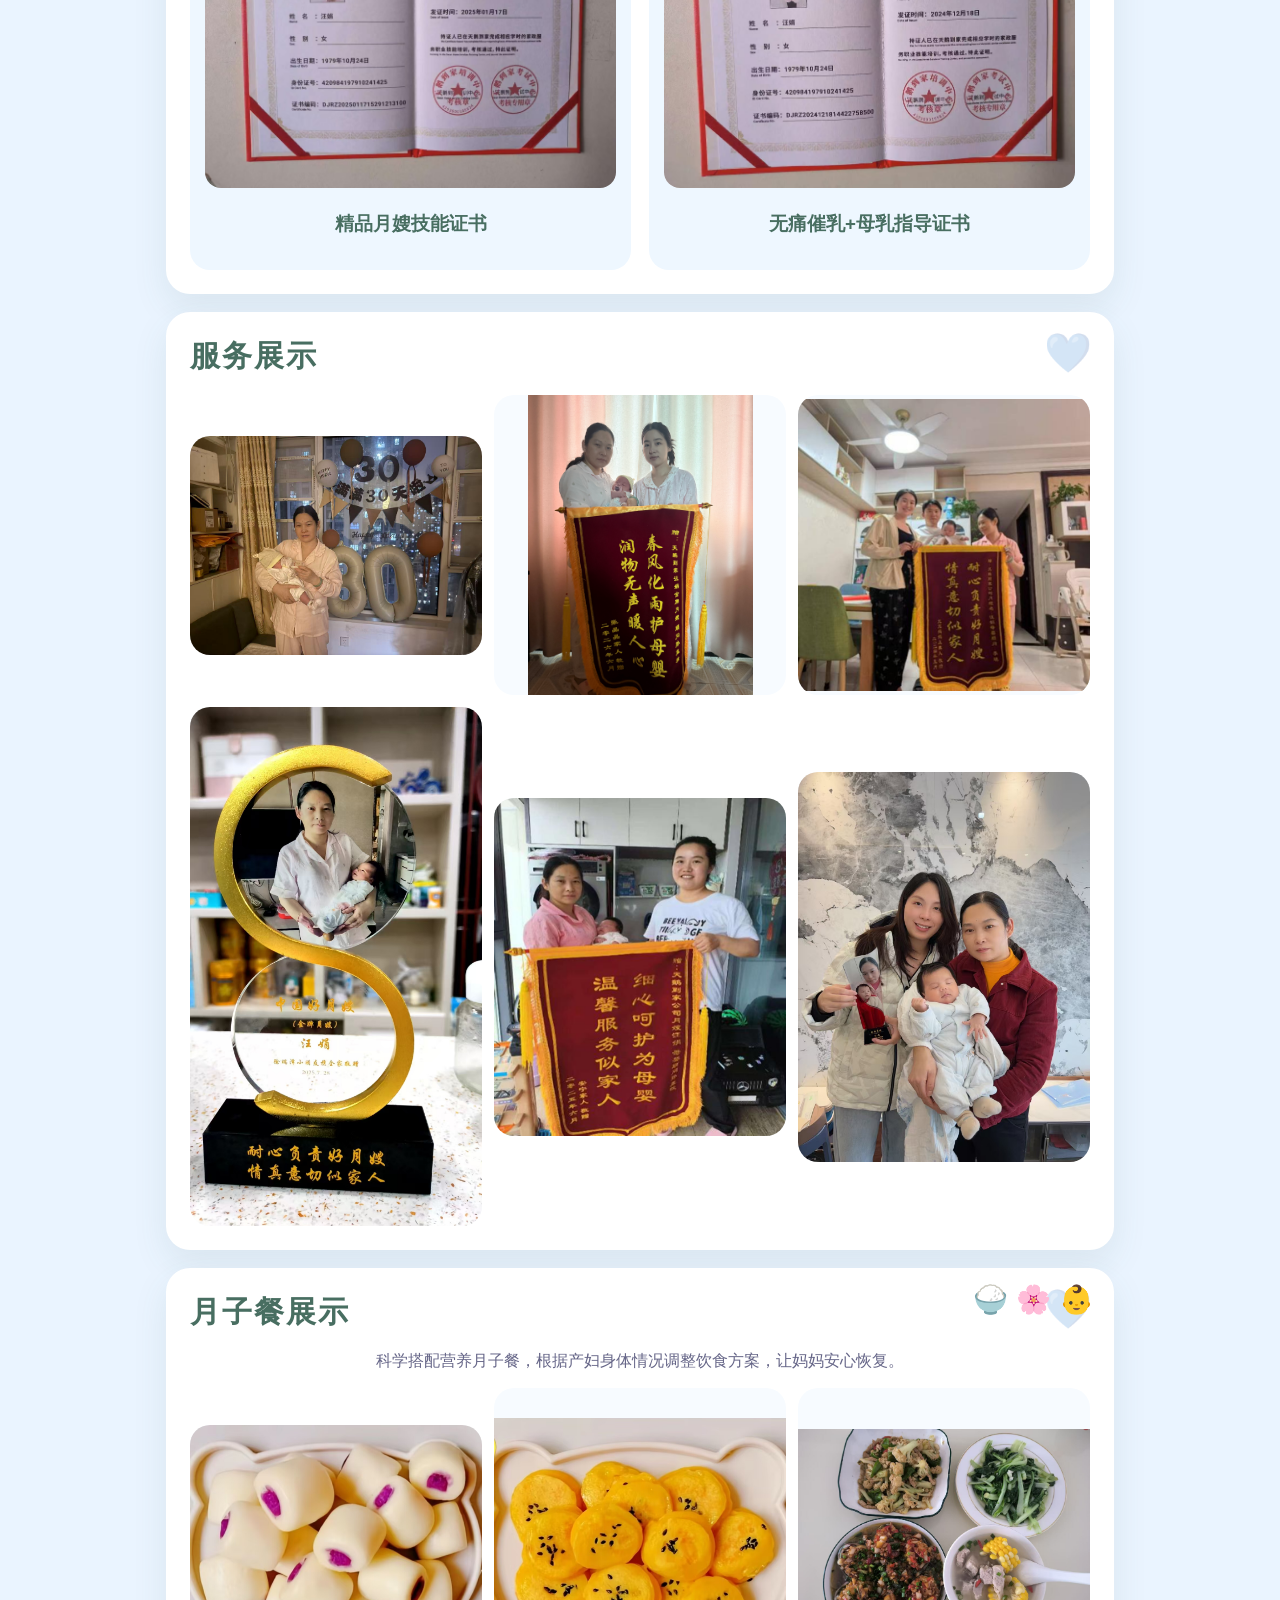
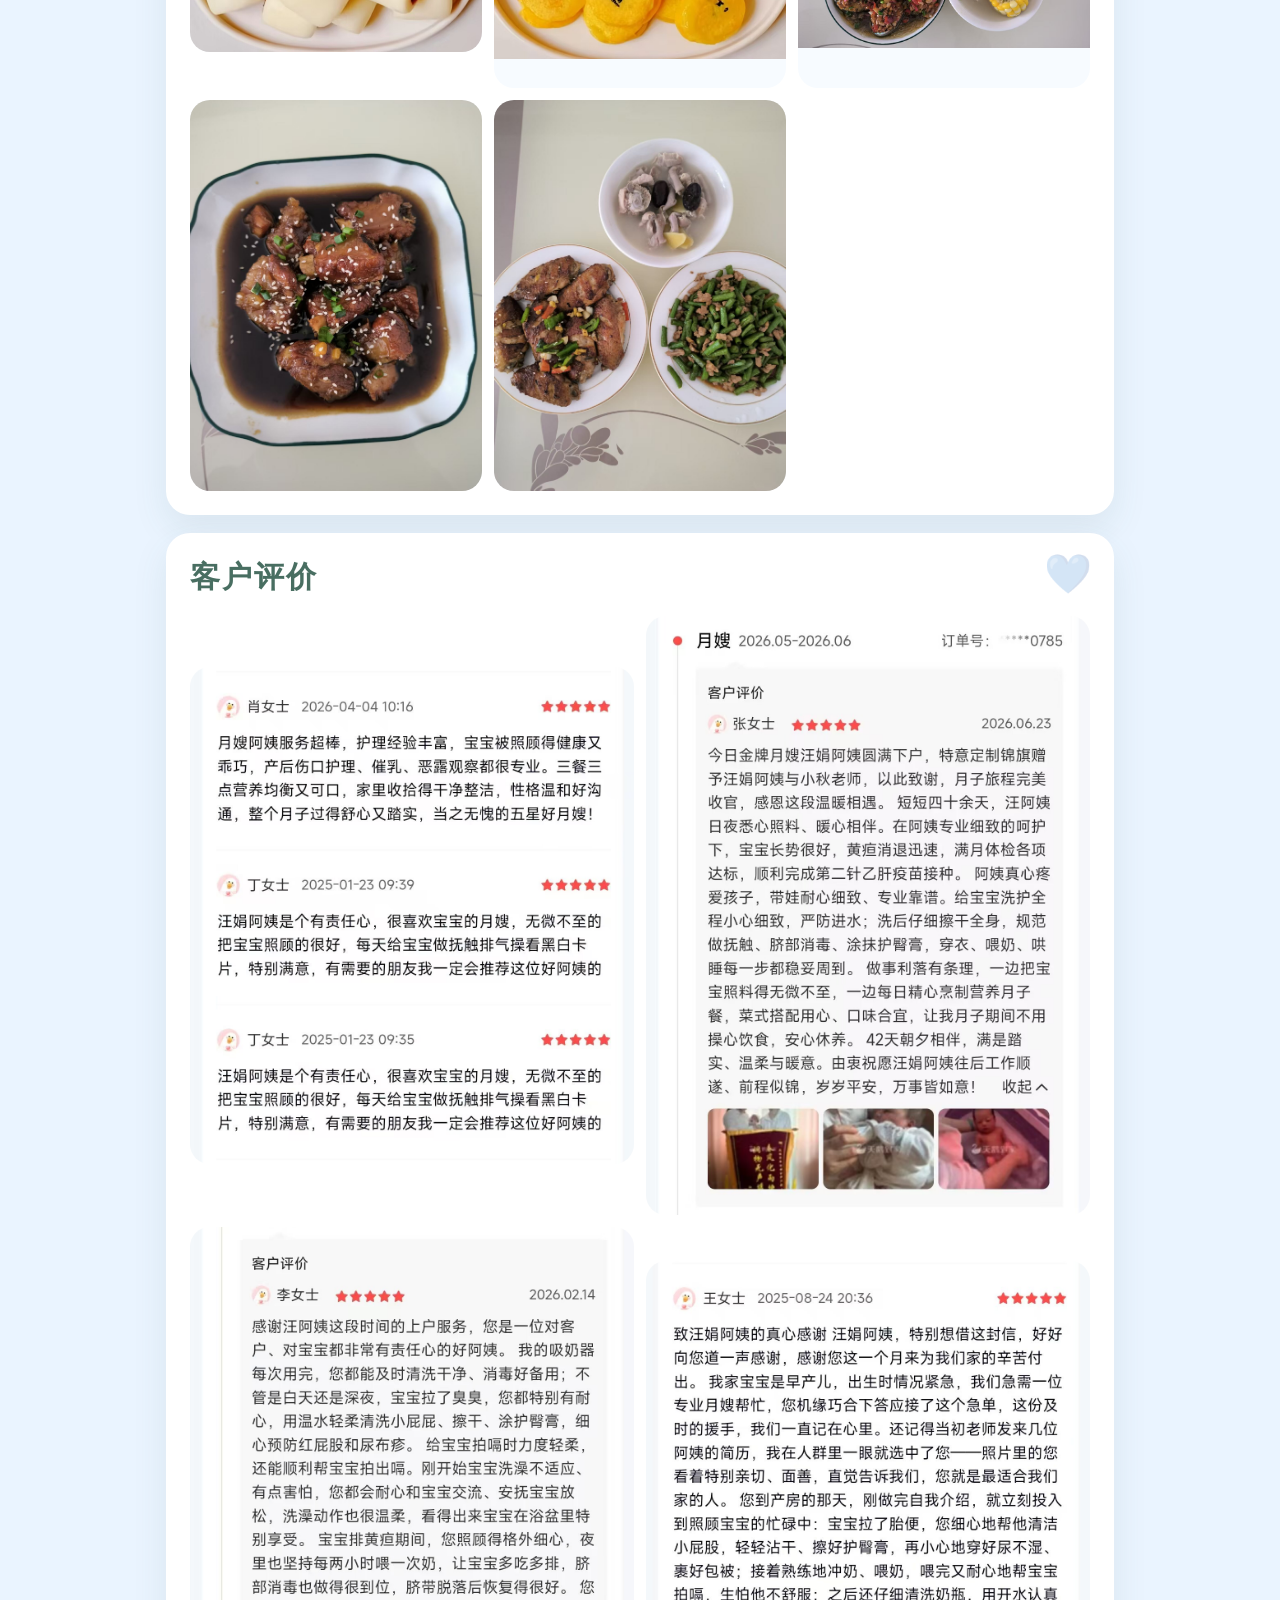
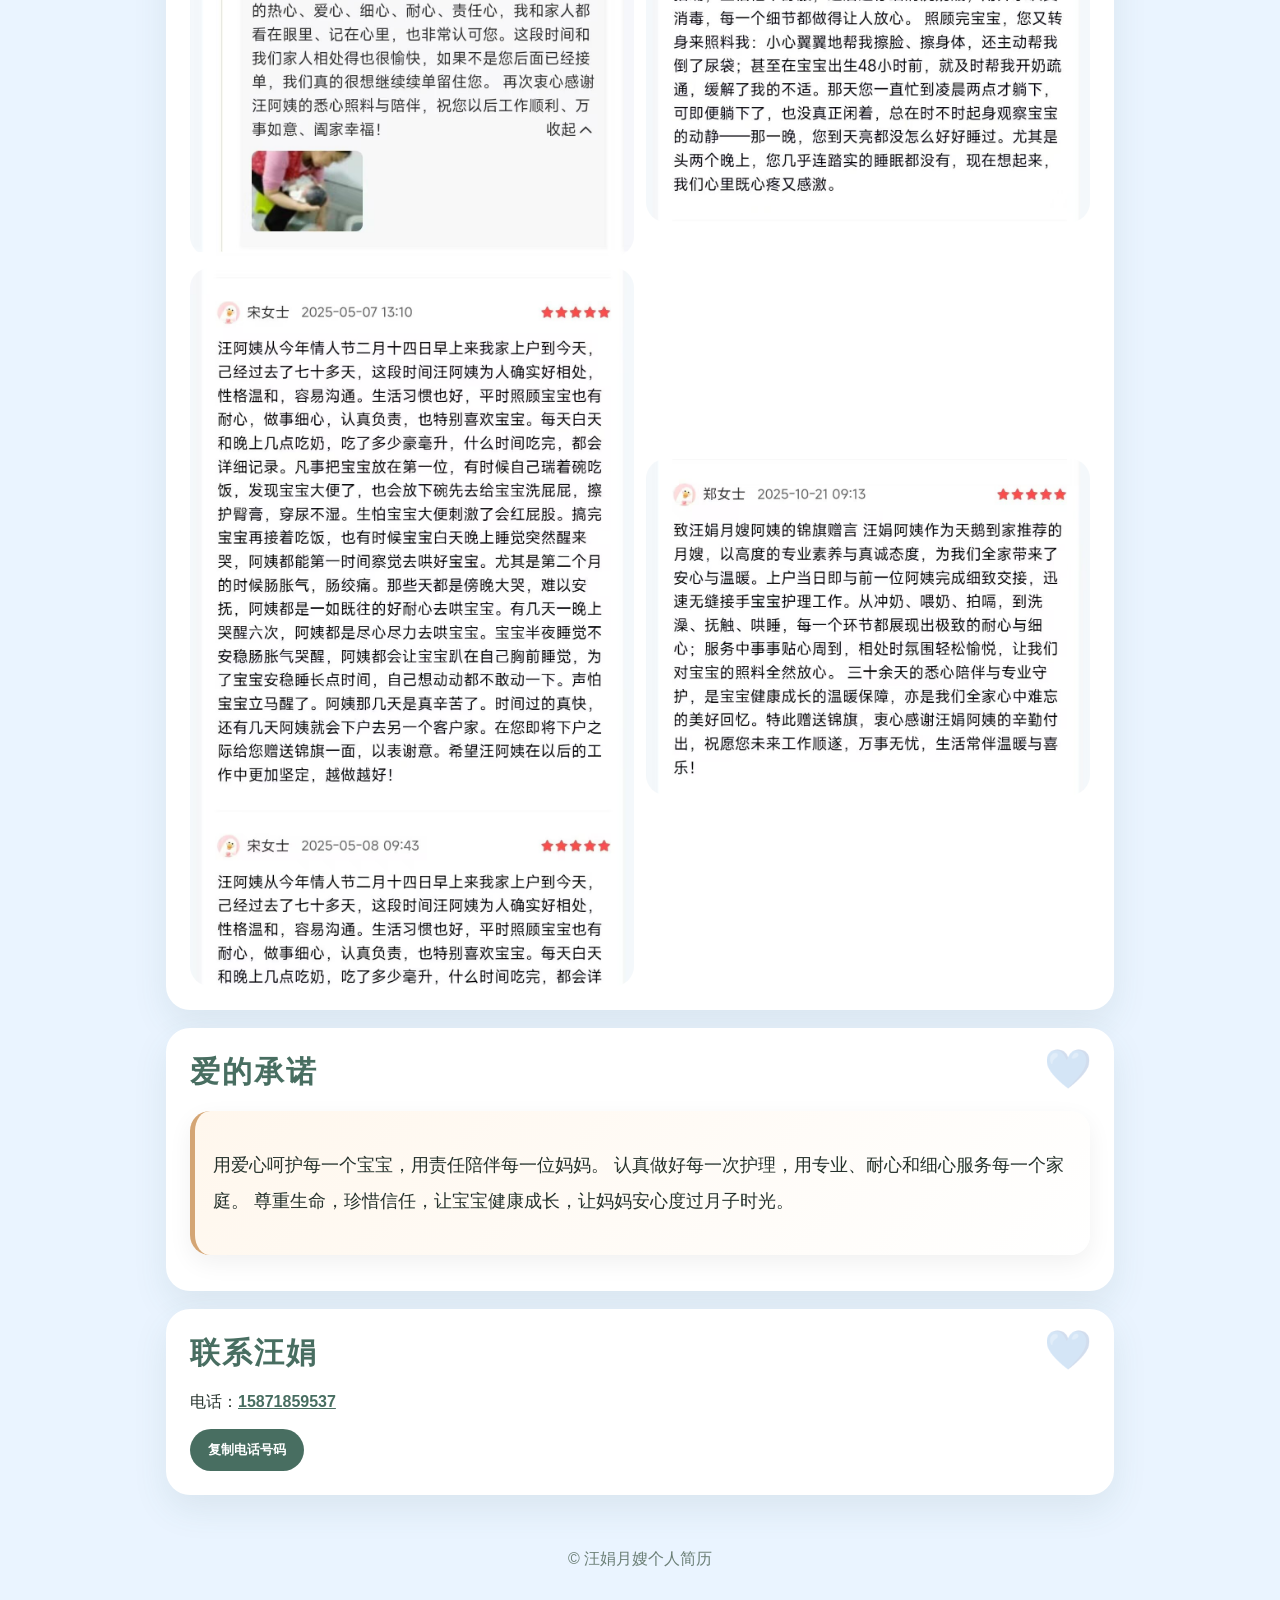
==== commit 5eb1f73a: "Update index.html" ====
--- a/index.html
+++ b/index.html
@@ -10,7 +10,7 @@
 <body>
   <div class="float-bar">
     <a href="tel:19287214450">一键拨打</a>
-    <button onclick="copyText('19287214450','电话')">复制电话</button>
+    <button onclick="copyText('15871859537','电话')">复制电话</button>
   </div>
 
   <header class="hero">
@@ -39,7 +39,7 @@
 <div class="info"><span>学历</span><strong>初中</strong></div>
 
         <div class="info"><span>籍贯</span><strong>湖北省汉川市</strong></div>
-        <div class="info wide"><span>联系电话</span><strong><a href="tel:19287214450">19287214450</a></strong></div>
+        <div class="info wide"><span>联系电话</span><strong><a href="tel:15871859537">15871859537</a></strong></div>
       </div>
     </section>
 
@@ -127,8 +127,8 @@
 
     <section class="section contact">
       <h2>联系汪娟</h2>
-      <p>电话：<a href="tel:19287214450">19287214450</a></p>
-      <button onclick="copyText('19287214450','电话')">复制电话号码</button>
+      <p>电话：<a href="tel:15871859537">15871859537</a></p>
+      <button onclick="copyText('15871859537','电话')">复制电话号码</button>
     </section>
   </main>
 
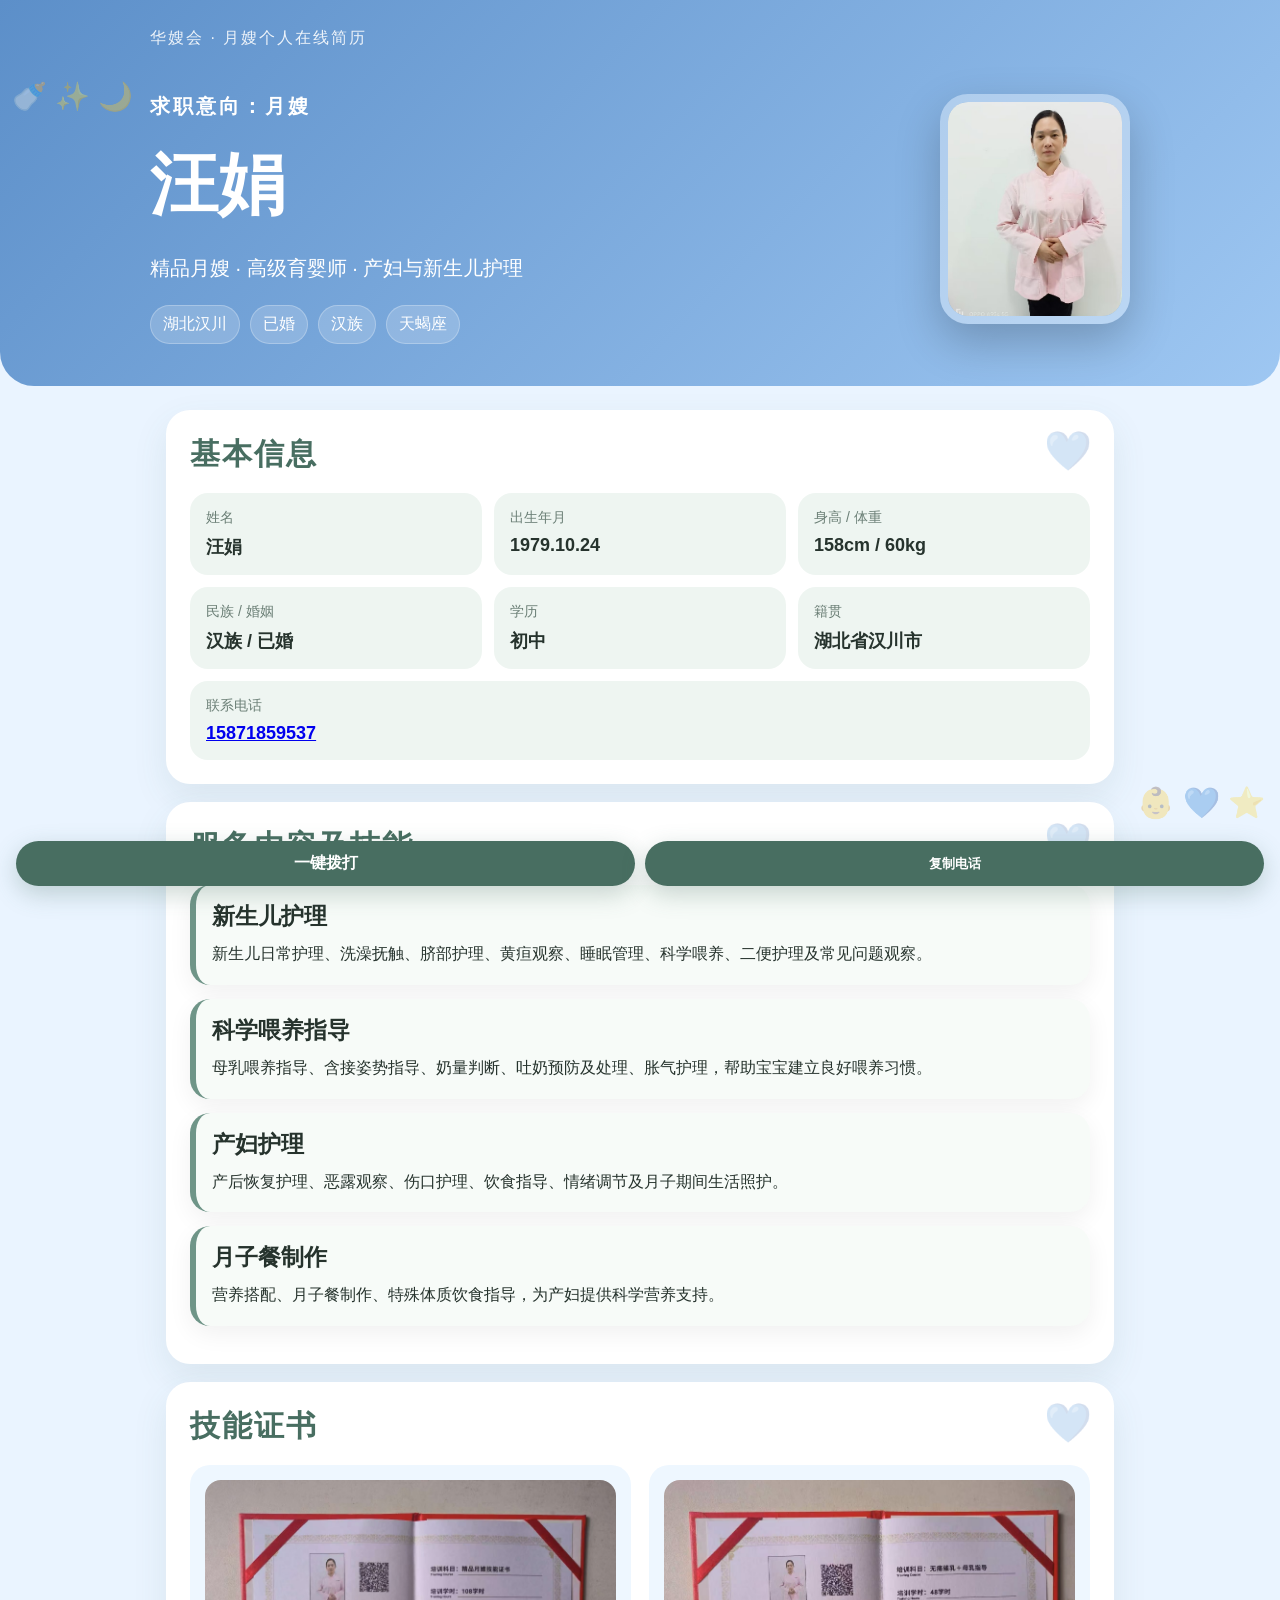
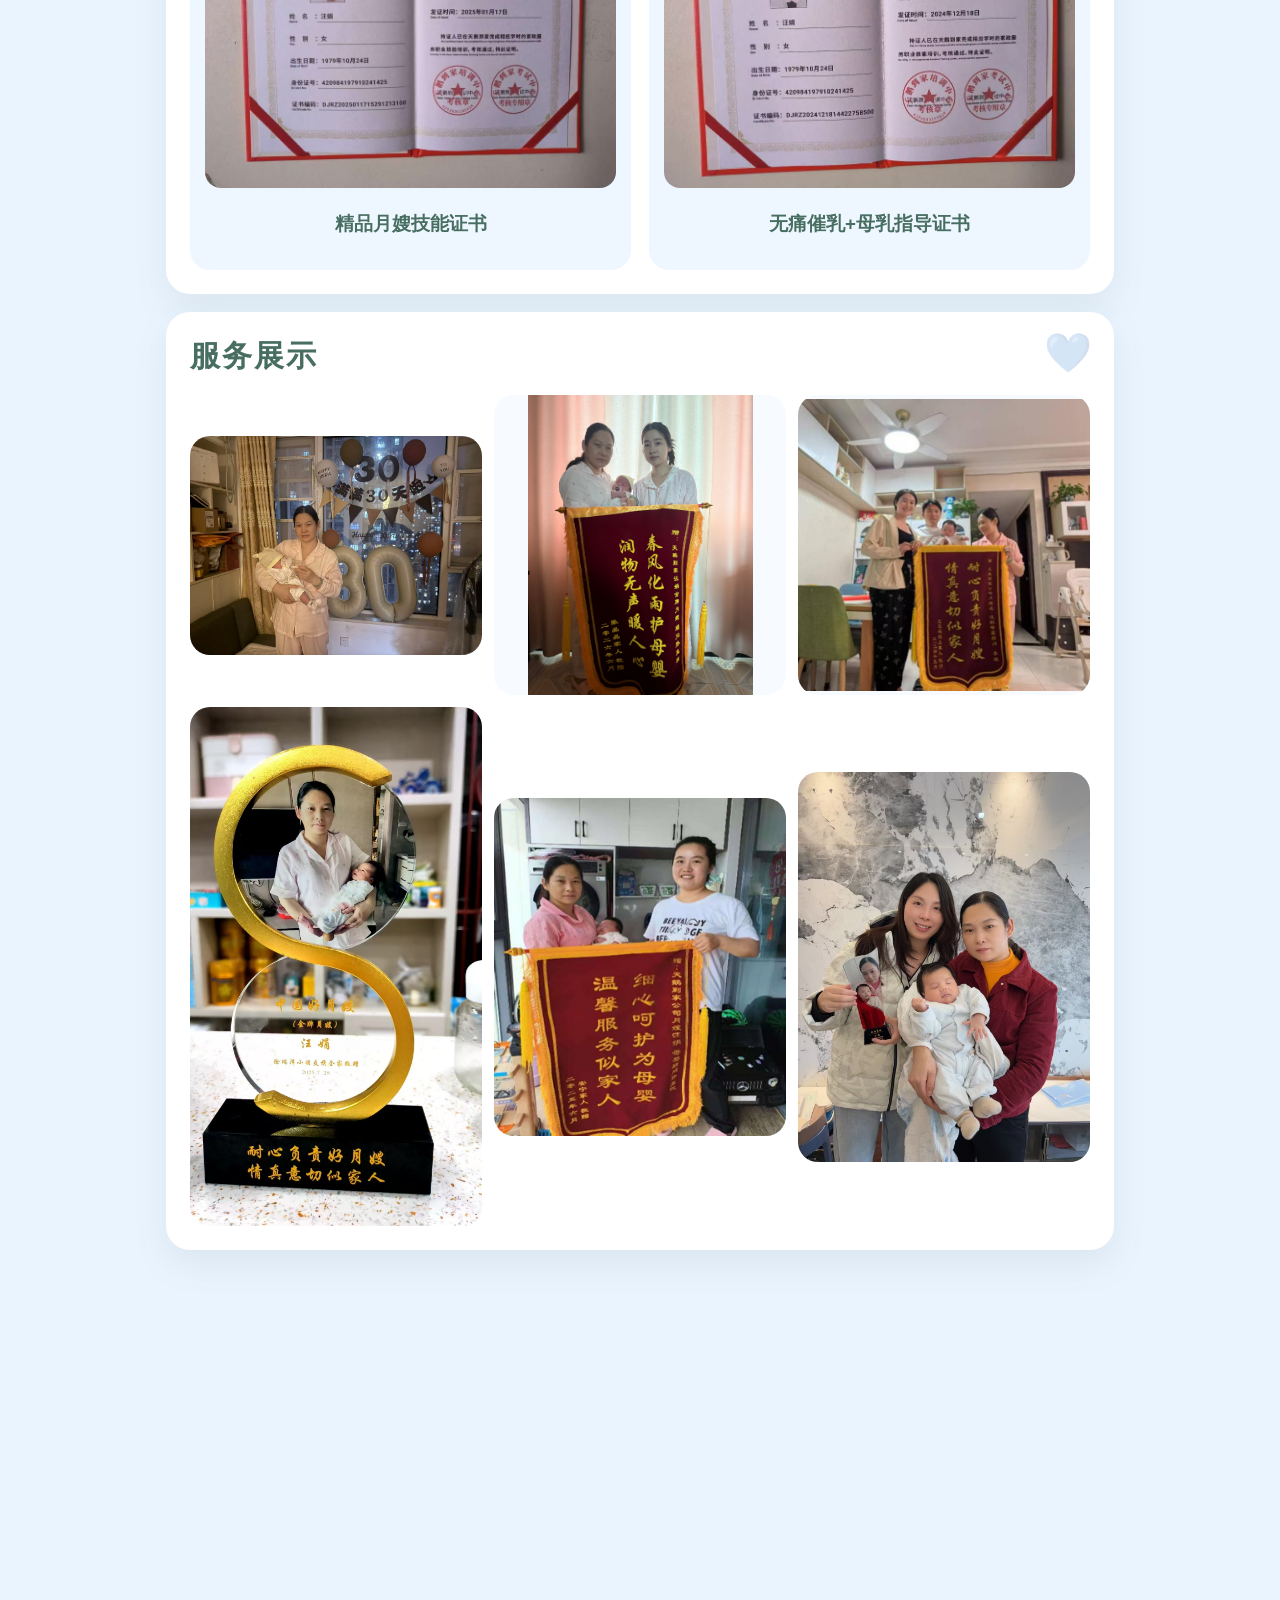
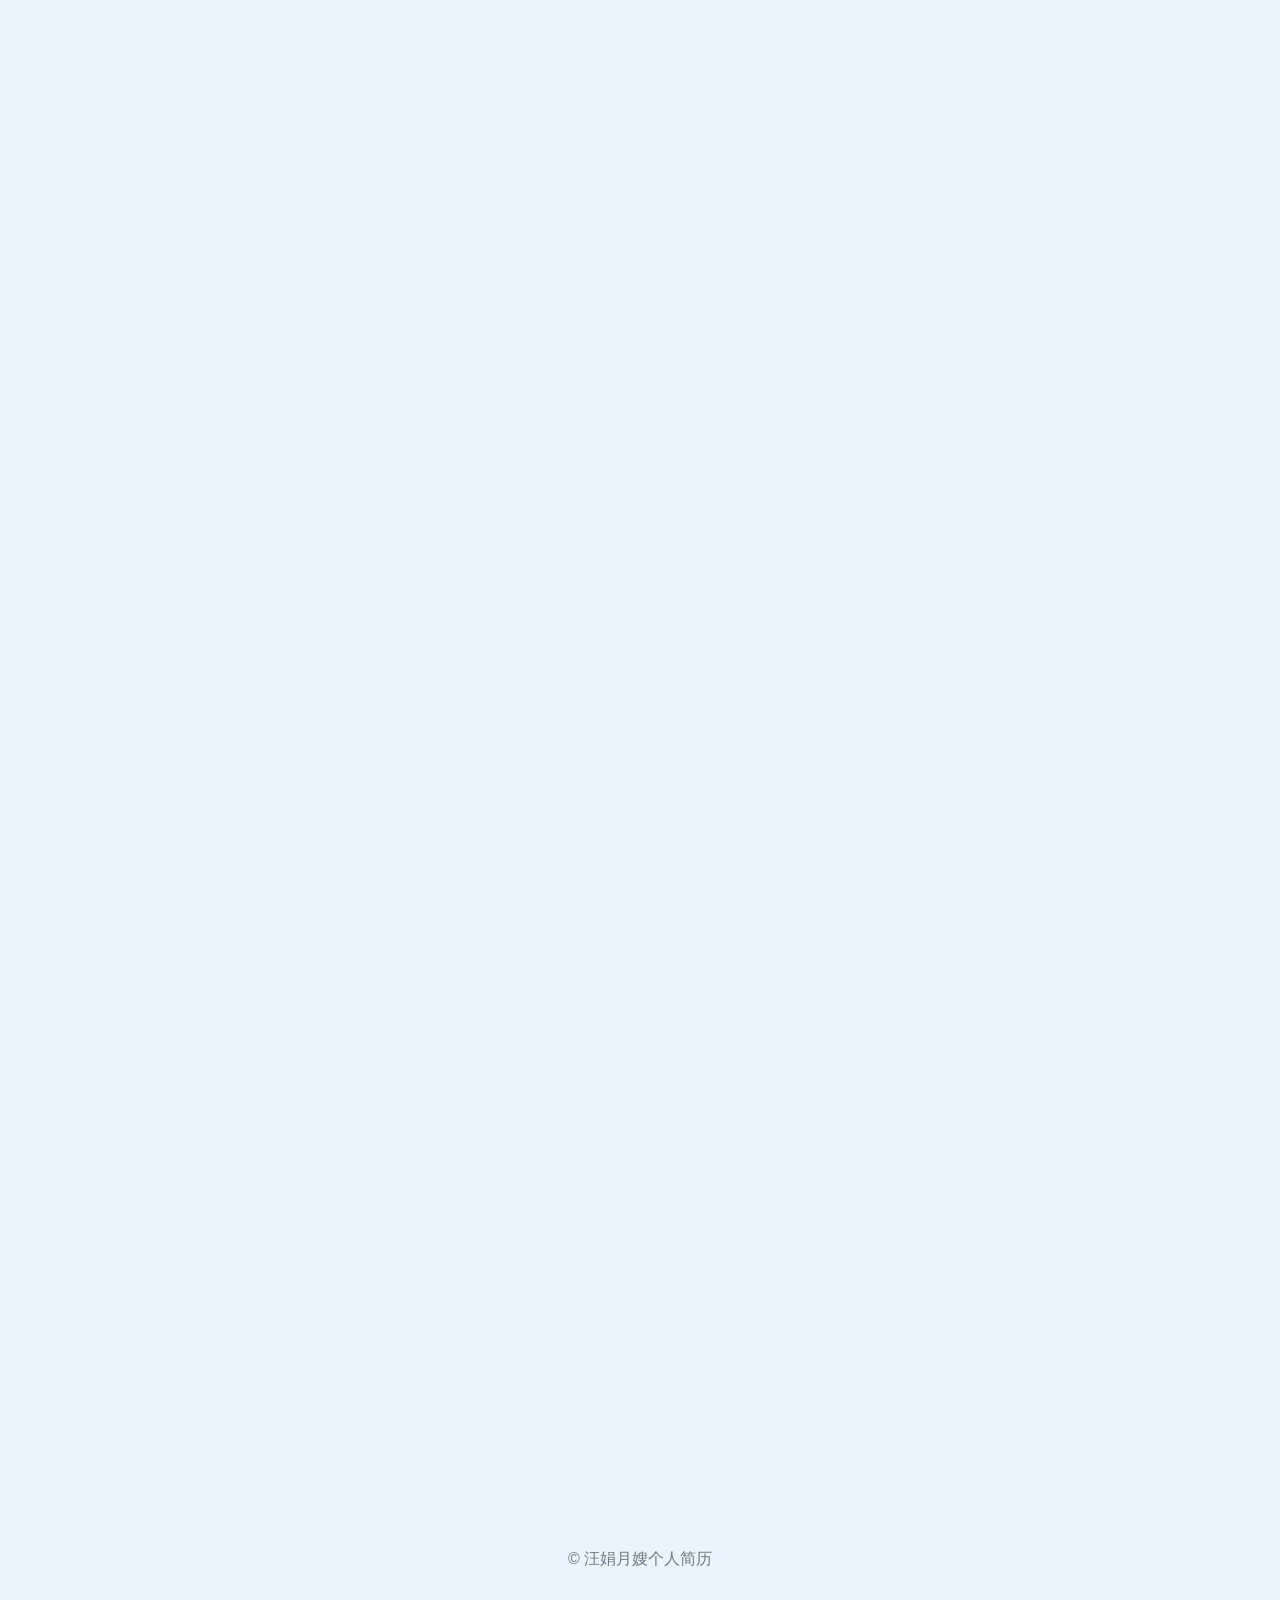
==== commit e8341fdc: "Update index.html" ====
--- a/index.html
+++ b/index.html
@@ -9,7 +9,7 @@
 </head>
 <body>
   <div class="float-bar">
-    <a href="tel:19287214450">一键拨打</a>
+    <a href="tel:15871859537">一键拨打</a>
     <button onclick="copyText('15871859537','电话')">复制电话</button>
   </div>
 
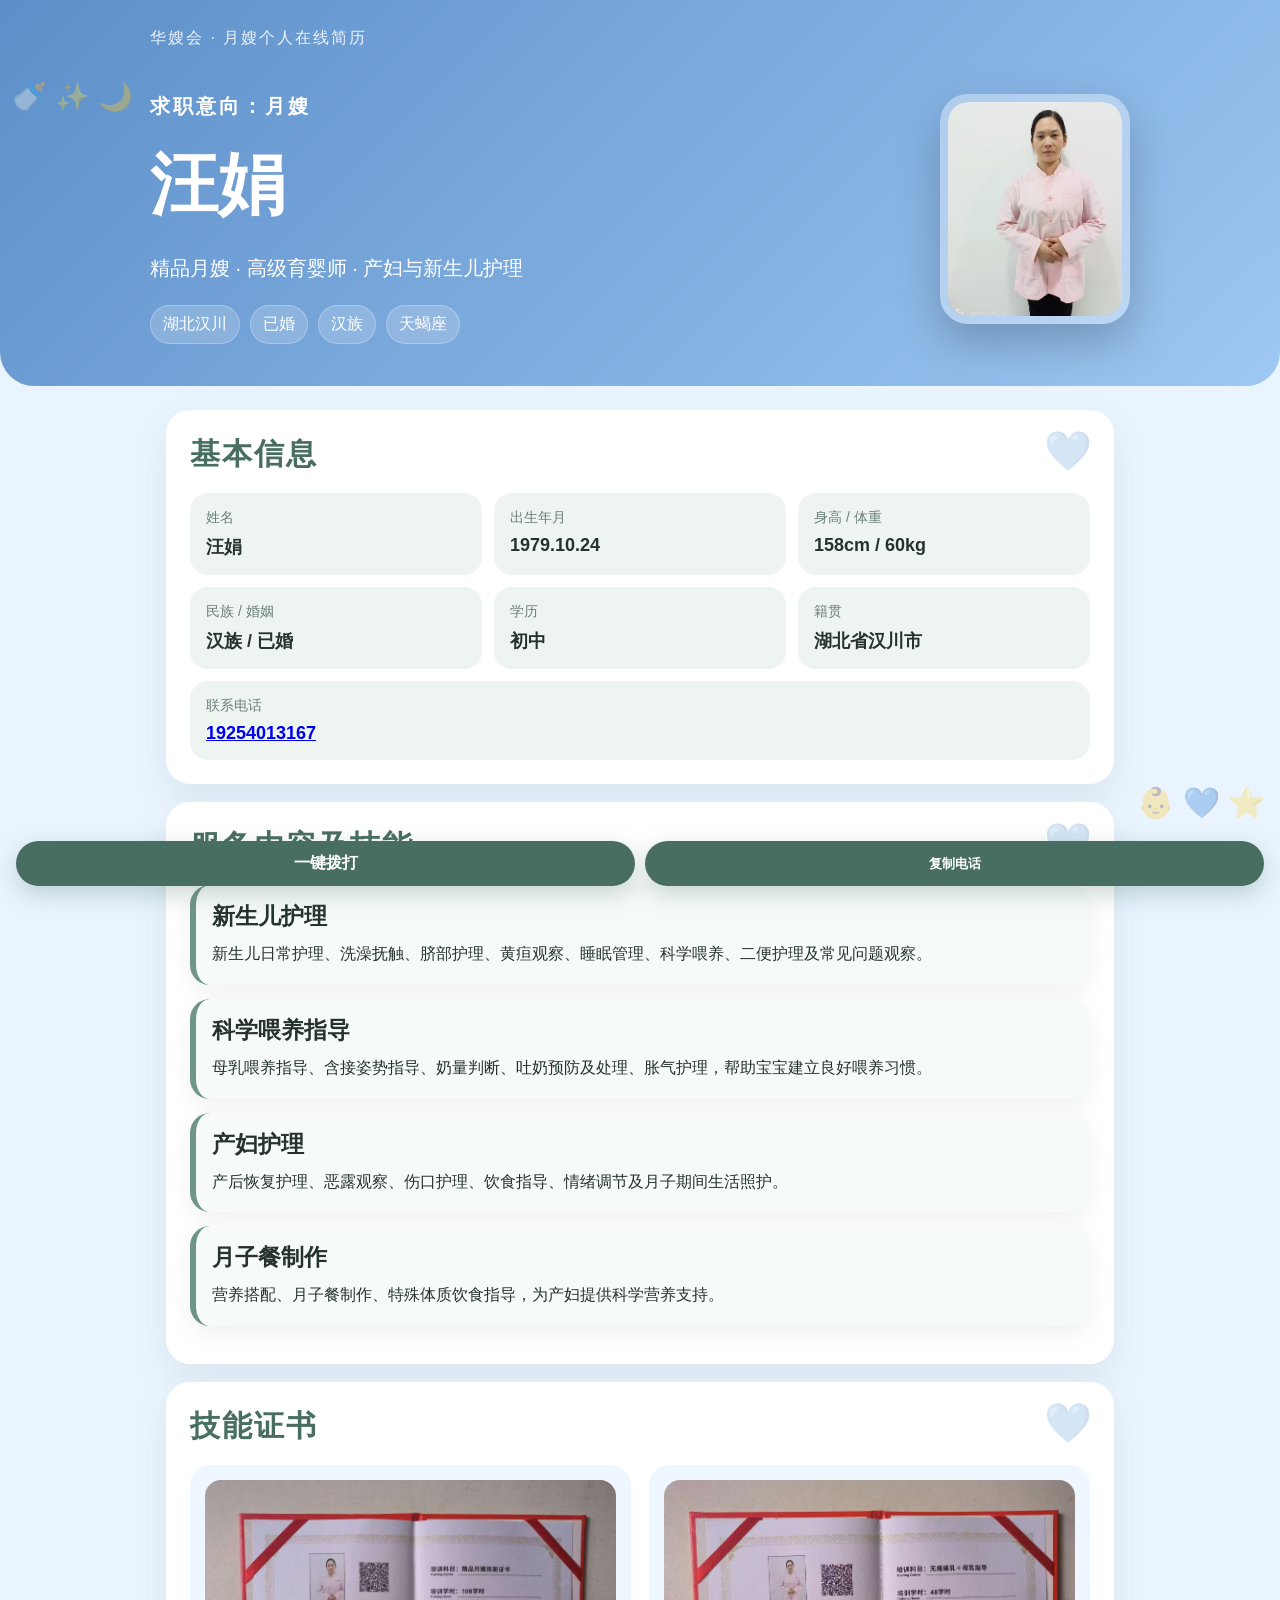
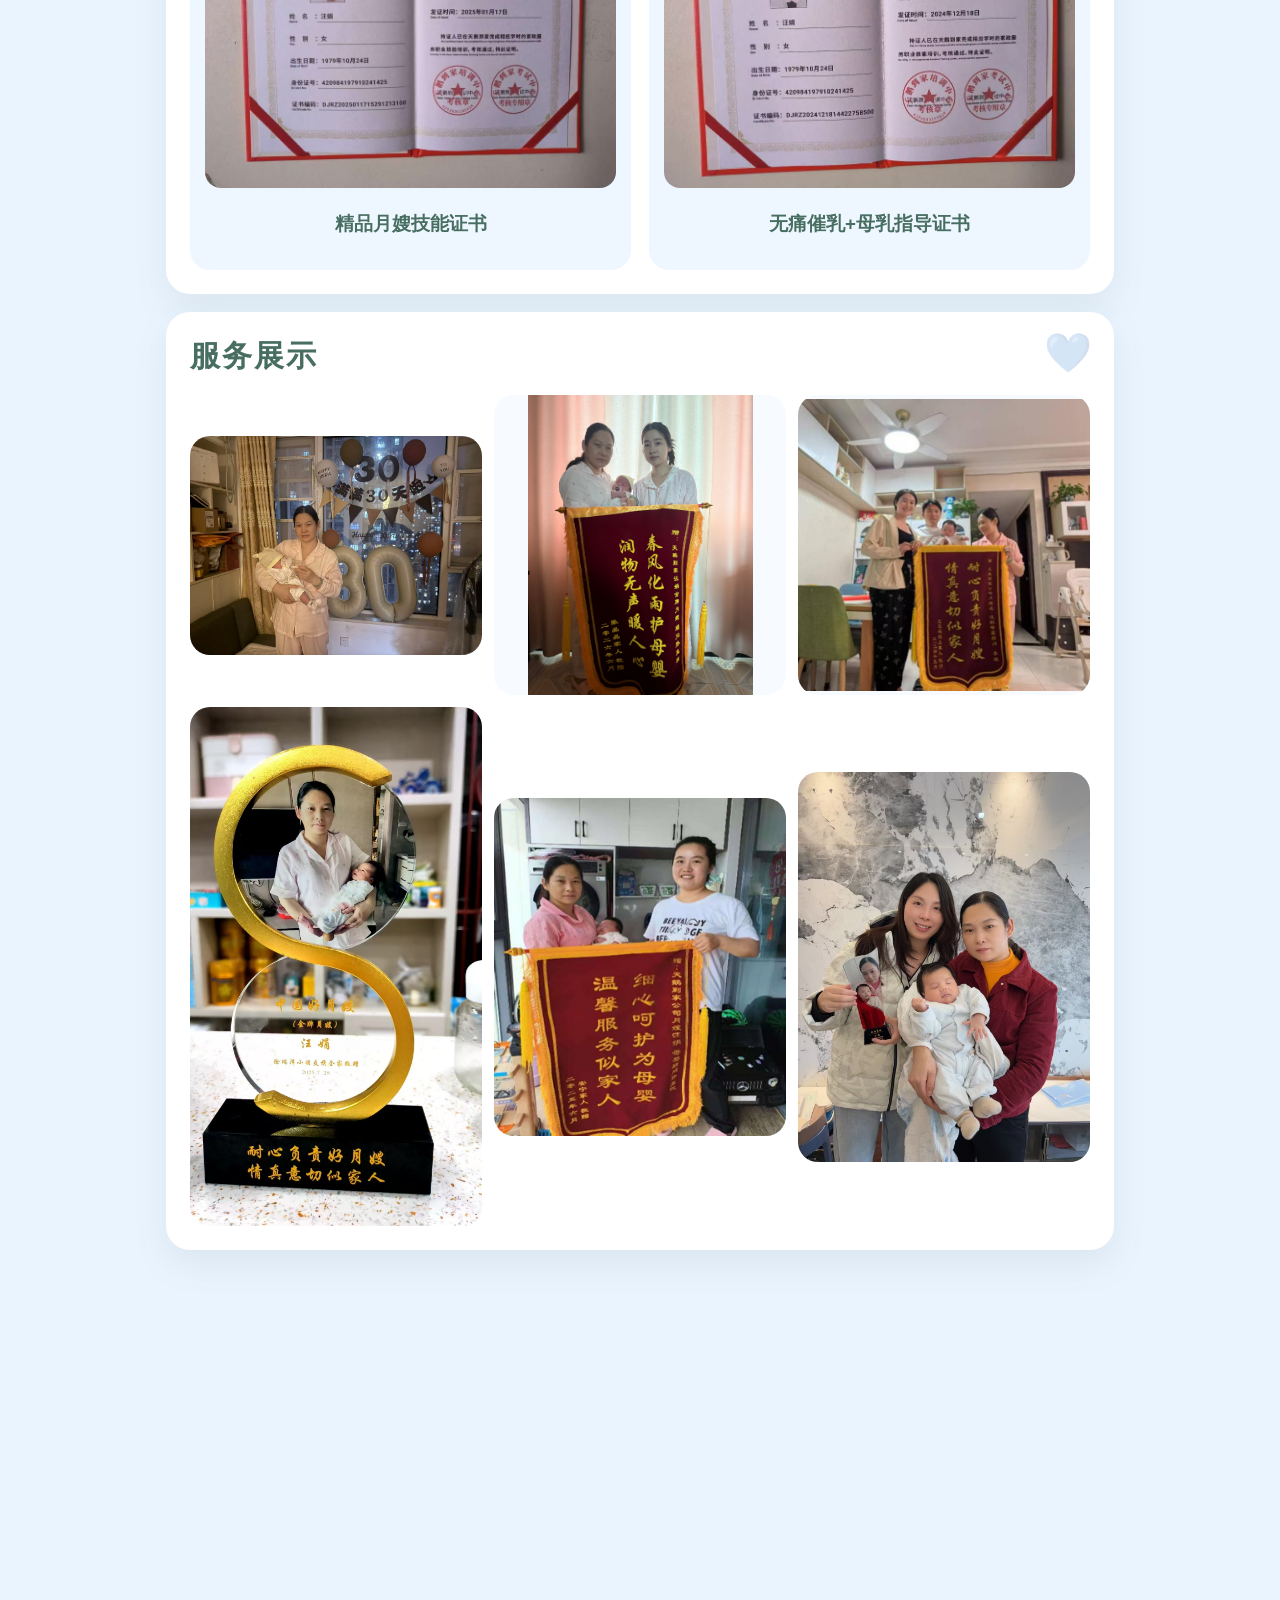
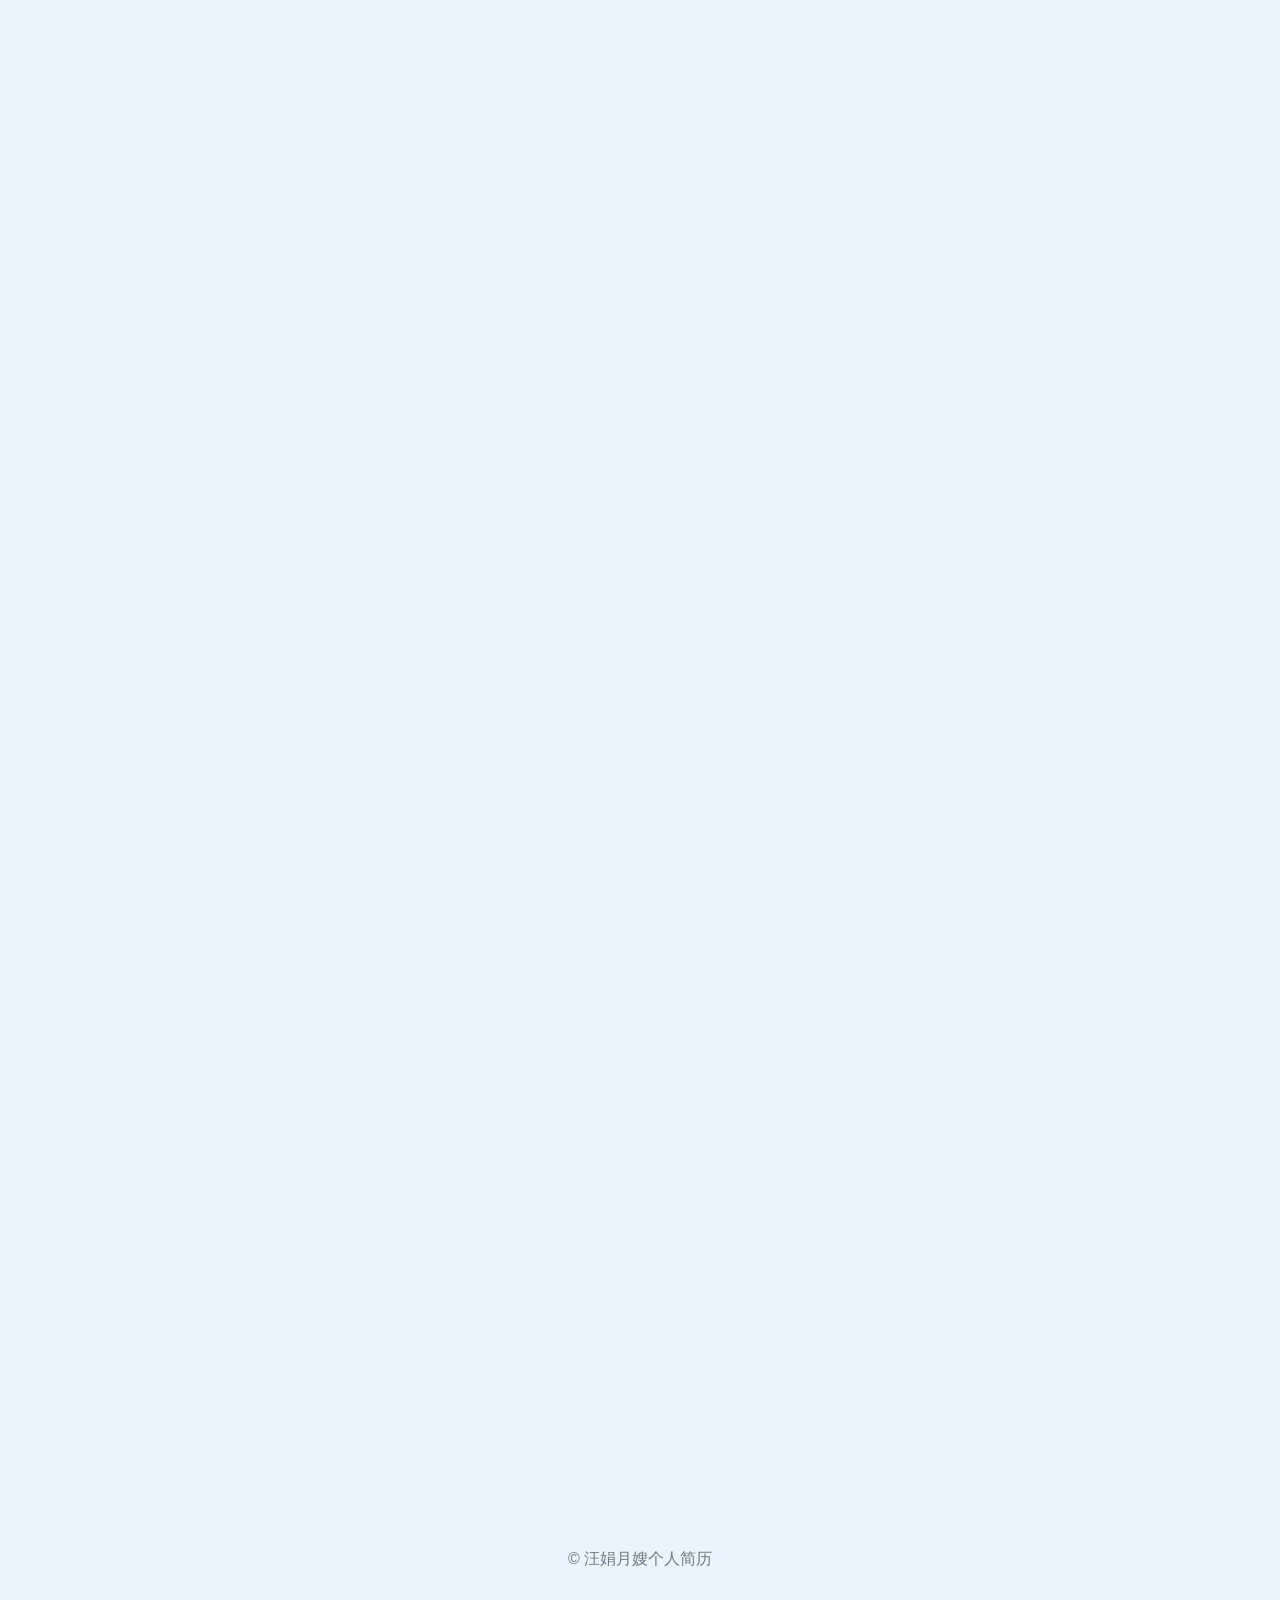
==== commit 8fb14aff: "Update contact number from 15871859537 to 19254013167" ====
--- a/index.html
+++ b/index.html
@@ -9,8 +9,8 @@
 </head>
 <body>
   <div class="float-bar">
-    <a href="tel:15871859537">一键拨打</a>
-    <button onclick="copyText('15871859537','电话')">复制电话</button>
+    <a href="tel:19254013167">一键拨打</a>
+    <button onclick="copyText('19254013167','电话')">复制电话</button>
   </div>
 
   <header class="hero">
@@ -39,7 +39,7 @@
 <div class="info"><span>学历</span><strong>初中</strong></div>
 
         <div class="info"><span>籍贯</span><strong>湖北省汉川市</strong></div>
-        <div class="info wide"><span>联系电话</span><strong><a href="tel:15871859537">15871859537</a></strong></div>
+        <div class="info wide"><span>联系电话</span><strong><a href="tel:19254013167">19254013167</a></strong></div>
       </div>
     </section>
 
@@ -127,8 +127,8 @@
 
     <section class="section contact">
       <h2>联系汪娟</h2>
-      <p>电话：<a href="tel:15871859537">15871859537</a></p>
-      <button onclick="copyText('15871859537','电话')">复制电话号码</button>
+      <p>电话：<a href="tel:19254013167">19254013167</a></p>
+      <button onclick="copyText('19254013167','电话')">复制电话号码</button>
     </section>
   </main>
 
